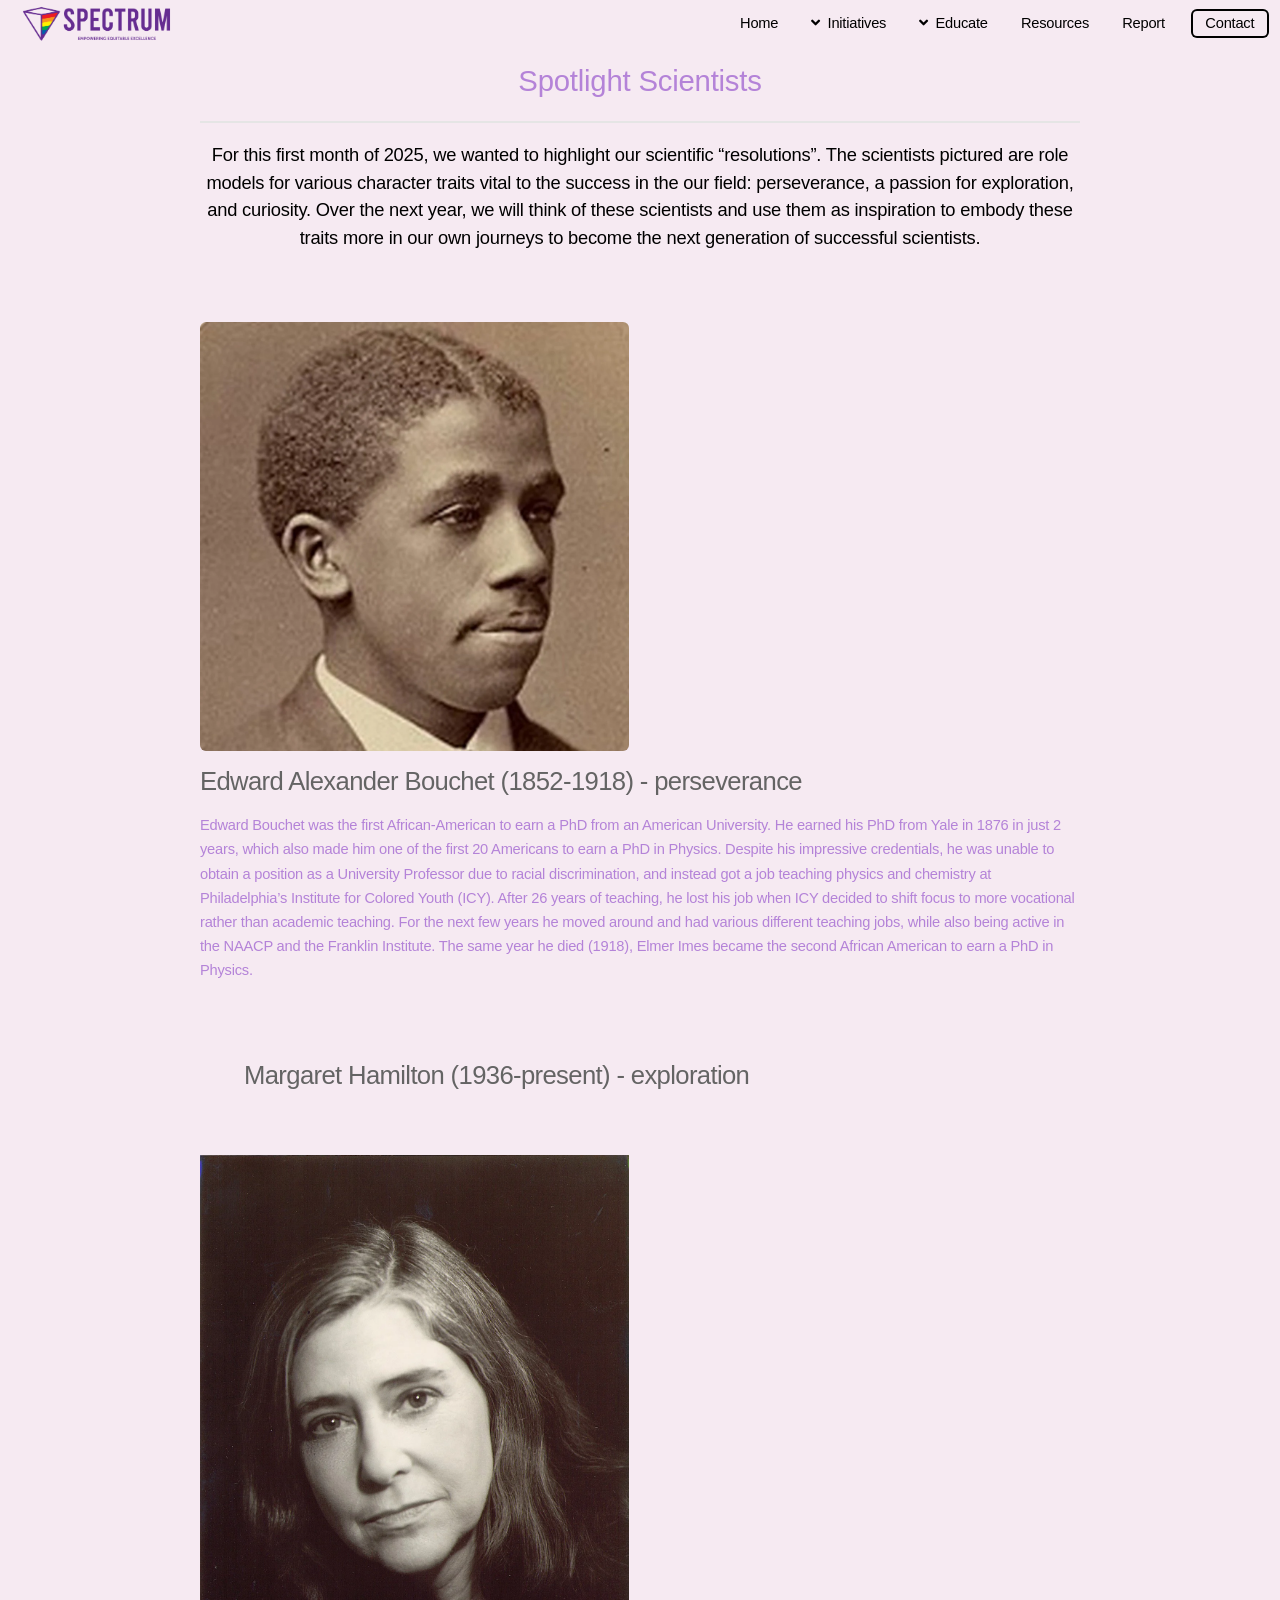
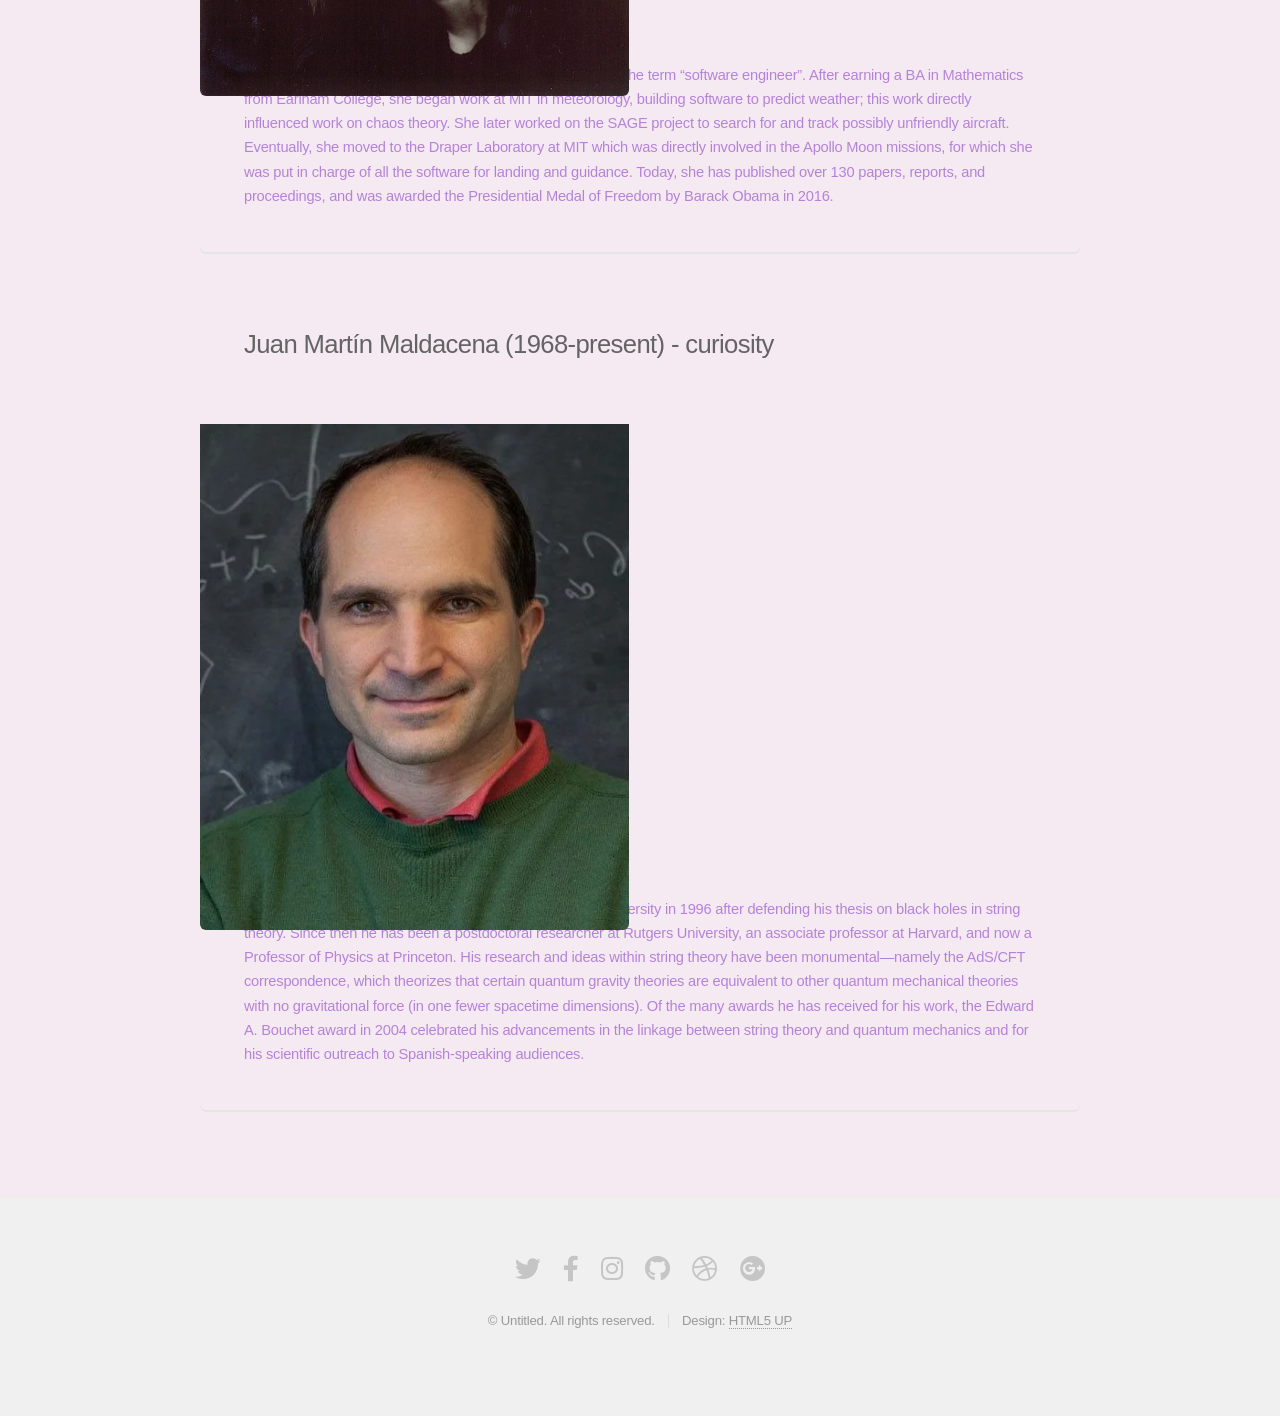
==== educate/edu_apr.html @ 559f72d9 "initial commit" ====
<!DOCTYPE HTML>
<!--
	Alpha by HTML5 UP
	html5up.net | @ajlkn
	Free for personal and commercial use under the CCA 3.0 license (html5up.net/license)
-->
<html>
	<head>
		<title>Spectrum</title>
		<meta charset="utf-8" />
		<meta name="viewport" content="width=device-width, initial-scale=1, user-scalable=no" />
		<link rel="stylesheet" href="../assets/css/main.css" />
	</head>
	<body class="is-preload">
		<div id="page-wrapper">

			<!-- Header -->
				<header id="header" class="alt">
					<h1><a href="index.html"><img class="header-logo-img" src="../images/spectrum_logo.webp"></a></h1>
					<nav id="nav">
						<ul>
							<li><a href="index.html">Home</a></li>
							<li>
								<a href="#" class="icon solid fa-angle-down">Initiatives</a>
								<ul>
									<li><a href="initiatives/mentorship.html">Mentorship Program</a></li>
									<li><a href="initiatives/pds.html">Professional Development Series</a></li>
									<li><a href="initiatives/hop.html">Humans of Physics</a></li>
								</ul>
							</li>
							<li>
								<a href="#" class="icon solid fa-angle-down">Educate</a>
								<ul>
									<li><a href="educate/edu_jan.html">January</a></li>
								</ul>
							</li>
							<li><a href="resources.html">Resources</a></li>
							<li><a href="report.html">Report</a></li>
							<li><a href="#" class="button">Contact</a></li>
						</ul>
					</nav>
				</header>

			<!-- Main -->
				<section id="main" class="container">
					<header>
						<h2>Spotlight Scientists</h2>
						<p>For this first month of 2025, we wanted to highlight our scientific “resolutions”.  The scientists pictured are role models for various character traits vital to the success in the our field: perseverance, a passion for exploration, and curiosity.  Over the next year, we will think of these scientists and use them as inspiration to embody these traits more in our own journeys to become the next generation of successful scientists.</p>
					</header>
					<div class="rowA">
						<span class="image featured left"><img src="../images/educate/edward-alexander-bouchet.webp" alt="" /></span>
						<div>
							<h3>Edward Alexander Bouchet (1852-1918) - perseverance</h3>
							<p>
								Edward Bouchet was the first African-American to earn a PhD from an American University.  He earned his PhD from Yale in 1876 in just 2 years, which also made him one of the first 20 Americans to earn a PhD in Physics.  Despite his impressive credentials, he was unable to obtain a position as a University Professor due to racial discrimination, and instead got a job teaching physics and chemistry at Philadelphia’s Institute for Colored Youth (ICY).  After 26 years of teaching, he lost his job when ICY decided to shift focus to more vocational rather than academic teaching.  For the next few years he moved around and had various different teaching jobs, while also being active in the NAACP and the Franklin Institute.  The same year he died (1918), Elmer Imes became the second African American to earn a PhD in Physics.
							</p>
						</div>
					</div>
					<div class="box">
						<h3>Margaret Hamilton (1936-present) - exploration</h3>
							<p><span class="image featured left"><img src="../images/educate/margaret-hamilton.webp" alt="" /></span>
								Margaret Hamilton is one of the people credited with coining the term “software engineer”.  After earning a BA in Mathematics from Earlham College, she began work at MIT in meteorology, building software to predict weather; this work directly influenced work on chaos theory.  She later worked on the SAGE project to search for and track possibly unfriendly aircraft.  Eventually, she moved to the Draper Laboratory at MIT which was directly involved in the Apollo Moon missions, for which she was put in charge of all the software for landing and guidance.  Today, she has published over 130 papers, reports, and proceedings, and was awarded the Presidential Medal of Freedom by Barack Obama in 2016.
							</p>
					</div>
					<div class="box">
						<h3>Juan Martín Maldacena (1968-present) - curiosity</h3>
							<p><span class="image featured left"><img src="../images/educate/juan-martin-maldacena.webp" alt="" /></span>
								Juan Martín Maldacena completed his PhD at Princeton University in 1996 after defending his thesis on black holes in string theory.  Since then he has been a postdoctoral researcher at Rutgers University, an associate professor at Harvard, and now a Professor of Physics at Princeton.  His research and ideas within string theory have been monumental—namely the AdS/CFT correspondence, which theorizes that certain quantum gravity theories are equivalent to other quantum mechanical theories with no gravitational force (in one fewer spacetime dimensions). Of the many awards he has received for his work, the Edward A. Bouchet award in 2004 celebrated his advancements in the linkage between string theory and quantum mechanics and for his scientific outreach to Spanish-speaking audiences.
							</p>
					</div>
				</section>

			<!-- Footer -->
				<footer id="footer">
					<ul class="icons">
						<li><a href="#" class="icon brands fa-twitter"><span class="label">Twitter</span></a></li>
						<li><a href="#" class="icon brands fa-facebook-f"><span class="label">Facebook</span></a></li>
						<li><a href="#" class="icon brands fa-instagram"><span class="label">Instagram</span></a></li>
						<li><a href="#" class="icon brands fa-github"><span class="label">Github</span></a></li>
						<li><a href="#" class="icon brands fa-dribbble"><span class="label">Dribbble</span></a></li>
						<li><a href="#" class="icon brands fa-google-plus"><span class="label">Google+</span></a></li>
					</ul>
					<ul class="copyright">
						<li>&copy; Untitled. All rights reserved.</li><li>Design: <a href="http://html5up.net">HTML5 UP</a></li>
					</ul>
				</footer>

		</div>

		<!-- Scripts -->
			<script src="../assets/js/jquery.min.js"></script>
			<script src="../assets/js/jquery.dropotron.min.js"></script>
			<script src="../assets/js/jquery.scrollex.min.js"></script>
			<script src="../assets/js/browser.min.js"></script>
			<script src="../assets/js/breakpoints.min.js"></script>
			<script src="../assets/js/util.js"></script>
			<script src="../assets/js/main.js"></script>

	</body>
</html>
---- assets/css/main.css ----
@import url("fontawesome-all.min.css");
@import url("https://fonts.googleapis.com/css?family=Source+Sans+Pro:300,400,300italic,400italic");
@import url('fonts.googleapis.com');

/*
	Adapted from:
	Alpha by HTML5 UP
	html5up.net | @ajlkn
	Free for personal and commercial use under the CCA 3.0 license (html5up.net/license)
*/

/* Reset */

/* Based on meyerweb.com/eric/tools/css/reset (v2.0 | 20110126 | License: public domain) */

:root {
/*
	--light-pastel-pink: #f8d4d9;
	--medium-pastel-pink: #ffd1dc;
	--dark-pastel-pink: #ff92bb;
	--light-pastel-pink: #F6EAF2;
	--dark-pastel-pink: #B882D9;
*/
	--light-purple: #f6eaf2;
	--medium-purple: #b483d8;
	--dark-purple: #662e91;
}


html, body, div, span, applet, object,
iframe, h1, h2, h3, h4, h5, h6, p, blockquote,
pre, a, abbr, acronym, address, big, cite,
code, del, dfn, em, img, ins, kbd, q, s, samp,
small, strike, strong, sub, sup, tt, var, b,
u, i, center, dl, dt, dd, ol, ul, li, fieldset,
form, label, legend, table, caption, tbody,
tfoot, thead, tr, th, td, article, aside,
canvas, details, embed, figure, figcaption,
footer, header, hgroup, menu, nav, output, ruby,
section, summary, time, mark, audio, video {
	margin: 0;
	padding: 0;
	border: 0;
	font-size: 100%;
	font: inherit;
	vertical-align: baseline;
}

article, aside, details, figcaption, figure,
footer, header, hgroup, menu, nav, section {
	display: block;
}

body {
	line-height: 1;
}

ol, ul {
	list-style: none;
}

blockquote, q {
	quotes: none;
}

	blockquote:before, blockquote:after, q:before, q:after {
		content: '';
		content: none;
	}

table {
	border-collapse: collapse;
	border-spacing: 0;
}

body {
	-webkit-text-size-adjust: none;
}

mark {
	background-color: transparent;
	color: inherit;
}

input::-moz-focus-inner {
	border: 0;
	padding: 0;
}

input, select, textarea {
	-moz-appearance: none;
	-webkit-appearance: none;
	-ms-appearance: none;
	appearance: none;
}

/* Basic */

@-ms-viewport {
	width: device-width;
}

body {
	-ms-overflow-style: scrollbar;
}

@media screen and (max-width: 480px) {

	html, body {
		min-width: 320px;
	}

}

html {
	box-sizing: border-box;
}

*, *:before, *:after {
	box-sizing: inherit;
}

body {
	background: var(--light-purple);
}

body, input, select, textarea {
	color: #777;
	/*font-family: "Source Sans Pro", sans-serif;*/
	/*font-family: "Playfair Display", serif;*/
	/*font-family: "Montserrat", sans-serif;*/
	font-family: "Poppins", sans-serif;
	font-size: 16pt;
	/*font-size: 48.8px;*/
	font-weight: 500;
	font-style: normal;
	line-height: 1.65em;
	letter-spacing: -0.015em;
}

a {
	-moz-transition: color 0.2s ease-in-out, border-bottom-color 0.2s ease-in-out;
	-webkit-transition: color 0.2s ease-in-out, border-bottom-color 0.2s ease-in-out;
	-ms-transition: color 0.2s ease-in-out, border-bottom-color 0.2s ease-in-out;
	transition: color 0.2s ease-in-out, border-bottom-color 0.2s ease-in-out;
	border-bottom: dotted 1px;
	color: #e89980;
	text-decoration: none;
}

	a:hover {
		border-bottom-color: transparent;
	}

strong, b {
	color: #646464;
	font-weight: 400;
}

em, i {
	font-style: italic;
}

p {
	margin: 0 0 2em 0;
}

h1, h2, h3, h4, h5, h6 {
	color: #646464;
	font-weight: 500;
	font-size: 48.8;
	line-height: 1em;
	margin: 0 0 0.5em 0;
}

	h1 a, h2 a, h3 a, h4 a, h5 a, h6 a {
		color: inherit;
		text-decoration: none;
	}

h2 {
	font-size: 2.25em;
	line-height: 1.5em;
	/*letter-spacing: -0.035em;*/
}

h3 {
	font-size: 1.75em;
	line-height: 1.5em;
	letter-spacing: -0.025em;
}

h4 {
	font-size: 1.1em;
	line-height: 1.5em;
	letter-spacing: 0;
}

h5 {
	font-size: 0.9em;
	line-height: 1.5em;
	letter-spacing: 0;
}

h6 {
	font-size: 0.7em;
	line-height: 1.5em;
	letter-spacing: 0;
}

sub {
	font-size: 0.8em;
	position: relative;
	top: 0.5em;
}

sup {
	font-size: 0.8em;
	position: relative;
	top: -0.5em;
}

hr {
	border: 0;
	border-bottom: solid 2px #e5e5e5;
	margin: 2em 0;
}

	hr.major {
		margin: 3em 0;
	}

blockquote {
	border-left: solid 4px #e5e5e5;
	font-style: italic;
	margin: 0 0 2em 0;
	padding: 0.5em 0 0.5em 2em;
}

pre {
	-webkit-overflow-scrolling: touch;
	background: #f8f8f8;
	border-radius: 6px;
	border: solid 1px #e5e5e5;
	font-family: monospace;
	font-size: 0.9em;
	line-height: 1.75em;
	margin: 0 0 2em 0;
	overflow-x: auto;
	padding: 1em 1.5em;
}

code {
	background: #f8f8f8;
	border-radius: 6px;
	border: solid 1px #e5e5e5;
	font-family: monospace;
	font-size: 0.9em;
	margin: 0 0.25em;
	padding: 0.25em 0.65em;
}

.header-logo-img {
	width: auto;
	max-width: 100%;
	height: 3.25em;
	max-height: 75px;
}

.align-left {
	text-align: left;
}

.align-center {
	text-align: center;
}

.align-right {
	text-align: right;
}


.pfp {
	width: 100%;
	height: 100%;
	object-fit: scale-down;
}

.lm-but {
	width: fit-content;
	justify-self: center;
}

.profile-row {
	display: grid;
	grid-template-columns: 30% 70%;
	gap: 1rem;

	img {
		grid-row: 1 / 4;
	}
}



/* Row */

.row {
	display: flex;
	flex-wrap: wrap;
	box-sizing: border-box;
	align-items: stretch;
}

	.row > * {
		box-sizing: border-box;
	}

	.row.gtr-uniform > * > :last-child {
		margin-bottom: 0;
	}

	.row.aln-left {
		justify-content: flex-start;
	}

	.row.aln-center {
		justify-content: center;
	}

	.row.aln-right {
		justify-content: flex-end;
	}

	.row.aln-top {
		align-items: flex-start;
	}

	.row.aln-middle {
		align-items: center;
	}

	.row.aln-bottom {
		align-items: flex-end;
	}

	.row > .imp {
		order: -1;
	}

	.row > .col-1 {
		width: 8.33333%;
	}

	.row > .off-1 {
		margin-left: 8.33333%;
	}

	.row > .col-2 {
		width: 16.66667%;
	}

	.row > .off-2 {
		margin-left: 16.66667%;
	}

	.row > .col-3 {
		width: 25%;
	}

	.row > .off-3 {
		margin-left: 25%;
	}

	.row > .col-4 {
		width: 33.33333%;
	}

	.row > .off-4 {
		margin-left: 33.33333%;
	}

	.row > .col-5 {
		width: 41.66667%;
	}

	.row > .off-5 {
		margin-left: 41.66667%;
	}

	.row > .col-6 {
		width: 50%;
	}

	.row > .off-6 {
		margin-left: 50%;
	}

	.row > .col-7 {
		width: 58.33333%;
	}

	.row > .off-7 {
		margin-left: 58.33333%;
	}

	.row > .col-8 {
		width: 66.66667%;
	}

	.row > .off-8 {
		margin-left: 66.66667%;
	}

	.row > .col-9 {
		width: 75%;
	}

	.row > .off-9 {
		margin-left: 75%;
	}

	.row > .col-10 {
		width: 83.33333%;
	}

	.row > .off-10 {
		margin-left: 83.33333%;
	}

	.row > .col-11 {
		width: 91.66667%;
	}

	.row > .off-11 {
		margin-left: 91.66667%;
	}

	.row > .col-12 {
		width: 100%;
	}

	.row > .off-12 {
		margin-left: 100%;
	}

	.row.gtr-0 {
		margin-top: 0;
		margin-left: 0em;
	}

		.row.gtr-0 > * {
			padding: 0 0 0 0em;
		}

		.row.gtr-0.gtr-uniform {
			margin-top: 0em;
		}

			.row.gtr-0.gtr-uniform > * {
				padding-top: 0em;
			}

	.row.gtr-25 {
		margin-top: 0;
		margin-left: -0.5em;
	}

		.row.gtr-25 > * {
			padding: 0 0 0 0.5em;
		}

		.row.gtr-25.gtr-uniform {
			margin-top: -0.5em;
		}

			.row.gtr-25.gtr-uniform > * {
				padding-top: 0.5em;
			}

	.row.gtr-50 {
		margin-top: 0;
		margin-left: -1em;
	}

		.row.gtr-50 > * {
			padding: 0 0 0 1em;
		}

		.row.gtr-50.gtr-uniform {
			margin-top: -1em;
		}

			.row.gtr-50.gtr-uniform > * {
				padding-top: 1em;
			}

	.row {
		margin-top: 0;
		margin-left: -2em;
	}

		.row > * {
			padding: 0 0 0 2em;
		}

		.row.gtr-uniform {
			margin-top: -2em;
		}

			.row.gtr-uniform > * {
				padding-top: 2em;
			}

	.row.gtr-150 {
		margin-top: 0;
		margin-left: -3em;
	}

		.row.gtr-150 > * {
			padding: 0 0 0 3em;
		}

		.row.gtr-150.gtr-uniform {
			margin-top: -3em;
		}

			.row.gtr-150.gtr-uniform > * {
				padding-top: 3em;
			}

	.row.gtr-200 {
		margin-top: 0;
		margin-left: -4em;
	}

		.row.gtr-200 > * {
			padding: 0 0 0 4em;
		}

		.row.gtr-200.gtr-uniform {
			margin-top: -4em;
		}

			.row.gtr-200.gtr-uniform > * {
				padding-top: 4em;
			}

	@media screen and (max-width: 1680px) {

		.row {
			display: flex;
			flex-wrap: wrap;
			box-sizing: border-box;
			align-items: stretch;
		}

			.row > * {
				box-sizing: border-box;
			}

			.row.gtr-uniform > * > :last-child {
				margin-bottom: 0;
			}

			.row.aln-left {
				justify-content: flex-start;
			}

			.row.aln-center {
				justify-content: center;
			}

			.row.aln-right {
				justify-content: flex-end;
			}

			.row.aln-top {
				align-items: flex-start;
			}

			.row.aln-middle {
				align-items: center;
			}

			.row.aln-bottom {
				align-items: flex-end;
			}

			.row > .imp-wide {
				order: -1;
			}

			.row > .col-1-wide {
				width: 8.33333%;
			}

			.row > .off-1-wide {
				margin-left: 8.33333%;
			}

			.row > .col-2-wide {
				width: 16.66667%;
			}

			.row > .off-2-wide {
				margin-left: 16.66667%;
			}

			.row > .col-3-wide {
				width: 25%;
			}

			.row > .off-3-wide {
				margin-left: 25%;
			}

			.row > .col-4-wide {
				width: 33.33333%;
			}

			.row > .off-4-wide {
				margin-left: 33.33333%;
			}

			.row > .col-5-wide {
				width: 41.66667%;
			}

			.row > .off-5-wide {
				margin-left: 41.66667%;
			}

			.row > .col-6-wide {
				width: 50%;
			}

			.row > .off-6-wide {
				margin-left: 50%;
			}

			.row > .col-7-wide {
				width: 58.33333%;
			}

			.row > .off-7-wide {
				margin-left: 58.33333%;
			}

			.row > .col-8-wide {
				width: 66.66667%;
			}

			.row > .off-8-wide {
				margin-left: 66.66667%;
			}

			.row > .col-9-wide {
				width: 75%;
			}

			.row > .off-9-wide {
				margin-left: 75%;
			}

			.row > .col-10-wide {
				width: 83.33333%;
			}

			.row > .off-10-wide {
				margin-left: 83.33333%;
			}

			.row > .col-11-wide {
				width: 91.66667%;
			}

			.row > .off-11-wide {
				margin-left: 91.66667%;
			}

			.row > .col-12-wide {
				width: 100%;
			}

			.row > .off-12-wide {
				margin-left: 100%;
			}

			.row.gtr-0 {
				margin-top: 0;
				margin-left: 0em;
			}

				.row.gtr-0 > * {
					padding: 0 0 0 0em;
				}

				.row.gtr-0.gtr-uniform {
					margin-top: 0em;
				}

					.row.gtr-0.gtr-uniform > * {
						padding-top: 0em;
					}

			.row.gtr-25 {
				margin-top: 0;
				margin-left: -0.5em;
			}

				.row.gtr-25 > * {
					padding: 0 0 0 0.5em;
				}

				.row.gtr-25.gtr-uniform {
					margin-top: -0.5em;
				}

					.row.gtr-25.gtr-uniform > * {
						padding-top: 0.5em;
					}

			.row.gtr-50 {
				margin-top: 0;
				margin-left: -1em;
			}

				.row.gtr-50 > * {
					padding: 0 0 0 1em;
				}

				.row.gtr-50.gtr-uniform {
					margin-top: -1em;
				}

					.row.gtr-50.gtr-uniform > * {
						padding-top: 1em;
					}

			.row {
				margin-top: 0;
				margin-left: -2em;
			}

				.row > * {
					padding: 0 0 0 2em;
				}

				.row.gtr-uniform {
					margin-top: -2em;
				}

					.row.gtr-uniform > * {
						padding-top: 2em;
					}

			.row.gtr-150 {
				margin-top: 0;
				margin-left: -3em;
			}

				.row.gtr-150 > * {
					padding: 0 0 0 3em;
				}

				.row.gtr-150.gtr-uniform {
					margin-top: -3em;
				}

					.row.gtr-150.gtr-uniform > * {
						padding-top: 3em;
					}

			.row.gtr-200 {
				margin-top: 0;
				margin-left: -4em;
			}

				.row.gtr-200 > * {
					padding: 0 0 0 4em;
				}

				.row.gtr-200.gtr-uniform {
					margin-top: -4em;
				}

					.row.gtr-200.gtr-uniform > * {
						padding-top: 4em;
					}

	}

	@media screen and (max-width: 1280px) {

		.row {
			display: flex;
			flex-wrap: wrap;
			box-sizing: border-box;
			align-items: stretch;
		}

			.row > * {
				box-sizing: border-box;
			}

			.row.gtr-uniform > * > :last-child {
				margin-bottom: 0;
			}

			.row.aln-left {
				justify-content: flex-start;
			}

			.row.aln-center {
				justify-content: center;
			}

			.row.aln-right {
				justify-content: flex-end;
			}

			.row.aln-top {
				align-items: flex-start;
			}

			.row.aln-middle {
				align-items: center;
			}

			.row.aln-bottom {
				align-items: flex-end;
			}

			.row > .imp-normal {
				order: -1;
			}

			.row > .col-1-normal {
				width: 8.33333%;
			}

			.row > .off-1-normal {
				margin-left: 8.33333%;
			}

			.row > .col-2-normal {
				width: 16.66667%;
			}

			.row > .off-2-normal {
				margin-left: 16.66667%;
			}

			.row > .col-3-normal {
				width: 25%;
			}

			.row > .off-3-normal {
				margin-left: 25%;
			}

			.row > .col-4-normal {
				width: 33.33333%;
			}

			.row > .off-4-normal {
				margin-left: 33.33333%;
			}

			.row > .col-5-normal {
				width: 41.66667%;
			}

			.row > .off-5-normal {
				margin-left: 41.66667%;
			}

			.row > .col-6-normal {
				width: 50%;
			}

			.row > .off-6-normal {
				margin-left: 50%;
			}

			.row > .col-7-normal {
				width: 58.33333%;
			}

			.row > .off-7-normal {
				margin-left: 58.33333%;
			}

			.row > .col-8-normal {
				width: 66.66667%;
			}

			.row > .off-8-normal {
				margin-left: 66.66667%;
			}

			.row > .col-9-normal {
				width: 75%;
			}

			.row > .off-9-normal {
				margin-left: 75%;
			}

			.row > .col-10-normal {
				width: 83.33333%;
			}

			.row > .off-10-normal {
				margin-left: 83.33333%;
			}

			.row > .col-11-normal {
				width: 91.66667%;
			}

			.row > .off-11-normal {
				margin-left: 91.66667%;
			}

			.row > .col-12-normal {
				width: 100%;
			}

			.row > .off-12-normal {
				margin-left: 100%;
			}

			.row.gtr-0 {
				margin-top: 0;
				margin-left: 0em;
			}

				.row.gtr-0 > * {
					padding: 0 0 0 0em;
				}

				.row.gtr-0.gtr-uniform {
					margin-top: 0em;
				}

					.row.gtr-0.gtr-uniform > * {
						padding-top: 0em;
					}

			.row.gtr-25 {
				margin-top: 0;
				margin-left: -0.5em;
			}

				.row.gtr-25 > * {
					padding: 0 0 0 0.5em;
				}

				.row.gtr-25.gtr-uniform {
					margin-top: -0.5em;
				}

					.row.gtr-25.gtr-uniform > * {
						padding-top: 0.5em;
					}

			.row.gtr-50 {
				margin-top: 0;
				margin-left: -1em;
			}

				.row.gtr-50 > * {
					padding: 0 0 0 1em;
				}

				.row.gtr-50.gtr-uniform {
					margin-top: -1em;
				}

					.row.gtr-50.gtr-uniform > * {
						padding-top: 1em;
					}

			.row {
				margin-top: 0;
				margin-left: -2em;
			}

				.row > * {
					padding: 0 0 0 2em;
				}

				.row.gtr-uniform {
					margin-top: -2em;
				}

					.row.gtr-uniform > * {
						padding-top: 2em;
					}

			.row.gtr-150 {
				margin-top: 0;
				margin-left: -3em;
			}

				.row.gtr-150 > * {
					padding: 0 0 0 3em;
				}

				.row.gtr-150.gtr-uniform {
					margin-top: -3em;
				}

					.row.gtr-150.gtr-uniform > * {
						padding-top: 3em;
					}

			.row.gtr-200 {
				margin-top: 0;
				margin-left: -4em;
			}

				.row.gtr-200 > * {
					padding: 0 0 0 4em;
				}

				.row.gtr-200.gtr-uniform {
					margin-top: -4em;
				}

					.row.gtr-200.gtr-uniform > * {
						padding-top: 4em;
					}

	}

	@media screen and (max-width: 980px) {

		.row {
			display: flex;
			flex-wrap: wrap;
			box-sizing: border-box;
			align-items: stretch;
		}

			.row > * {
				box-sizing: border-box;
			}

			.row.gtr-uniform > * > :last-child {
				margin-bottom: 0;
			}

			.row.aln-left {
				justify-content: flex-start;
			}

			.row.aln-center {
				justify-content: center;
			}

			.row.aln-right {
				justify-content: flex-end;
			}

			.row.aln-top {
				align-items: flex-start;
			}

			.row.aln-middle {
				align-items: center;
			}

			.row.aln-bottom {
				align-items: flex-end;
			}

			.row > .imp-narrow {
				order: -1;
			}

			.row > .col-1-narrow {
				width: 8.33333%;
			}

			.row > .off-1-narrow {
				margin-left: 8.33333%;
			}

			.row > .col-2-narrow {
				width: 16.66667%;
			}

			.row > .off-2-narrow {
				margin-left: 16.66667%;
			}

			.row > .col-3-narrow {
				width: 25%;
			}

			.row > .off-3-narrow {
				margin-left: 25%;
			}

			.row > .col-4-narrow {
				width: 33.33333%;
			}

			.row > .off-4-narrow {
				margin-left: 33.33333%;
			}

			.row > .col-5-narrow {
				width: 41.66667%;
			}

			.row > .off-5-narrow {
				margin-left: 41.66667%;
			}

			.row > .col-6-narrow {
				width: 50%;
			}

			.row > .off-6-narrow {
				margin-left: 50%;
			}

			.row > .col-7-narrow {
				width: 58.33333%;
			}

			.row > .off-7-narrow {
				margin-left: 58.33333%;
			}

			.row > .col-8-narrow {
				width: 66.66667%;
			}

			.row > .off-8-narrow {
				margin-left: 66.66667%;
			}

			.row > .col-9-narrow {
				width: 75%;
			}

			.row > .off-9-narrow {
				margin-left: 75%;
			}

			.row > .col-10-narrow {
				width: 83.33333%;
			}

			.row > .off-10-narrow {
				margin-left: 83.33333%;
			}

			.row > .col-11-narrow {
				width: 91.66667%;
			}

			.row > .off-11-narrow {
				margin-left: 91.66667%;
			}

			.row > .col-12-narrow {
				width: 100%;
			}

			.row > .off-12-narrow {
				margin-left: 100%;
			}

			.row.gtr-0 {
				margin-top: 0;
				margin-left: 0em;
			}

				.row.gtr-0 > * {
					padding: 0 0 0 0em;
				}

				.row.gtr-0.gtr-uniform {
					margin-top: 0em;
				}

					.row.gtr-0.gtr-uniform > * {
						padding-top: 0em;
					}

			.row.gtr-25 {
				margin-top: 0;
				margin-left: -0.5em;
			}

				.row.gtr-25 > * {
					padding: 0 0 0 0.5em;
				}

				.row.gtr-25.gtr-uniform {
					margin-top: -0.5em;
				}

					.row.gtr-25.gtr-uniform > * {
						padding-top: 0.5em;
					}

			.row.gtr-50 {
				margin-top: 0;
				margin-left: -1em;
			}

				.row.gtr-50 > * {
					padding: 0 0 0 1em;
				}

				.row.gtr-50.gtr-uniform {
					margin-top: -1em;
				}

					.row.gtr-50.gtr-uniform > * {
						padding-top: 1em;
					}

			.row {
				margin-top: 0;
				margin-left: -2em;
			}

				.row > * {
					padding: 0 0 0 2em;
				}

				.row.gtr-uniform {
					margin-top: -2em;
				}

					.row.gtr-uniform > * {
						padding-top: 2em;
					}

			.row.gtr-150 {
				margin-top: 0;
				margin-left: -3em;
			}

				.row.gtr-150 > * {
					padding: 0 0 0 3em;
				}

				.row.gtr-150.gtr-uniform {
					margin-top: -3em;
				}

					.row.gtr-150.gtr-uniform > * {
						padding-top: 3em;
					}

			.row.gtr-200 {
				margin-top: 0;
				margin-left: -4em;
			}

				.row.gtr-200 > * {
					padding: 0 0 0 4em;
				}

				.row.gtr-200.gtr-uniform {
					margin-top: -4em;
				}

					.row.gtr-200.gtr-uniform > * {
						padding-top: 4em;
					}

	}

	@media screen and (max-width: 840px) {

		.row {
			display: flex;
			flex-wrap: wrap;
			box-sizing: border-box;
			align-items: stretch;
		}

			.row > * {
				box-sizing: border-box;
			}

			.row.gtr-uniform > * > :last-child {
				margin-bottom: 0;
			}

			.row.aln-left {
				justify-content: flex-start;
			}

			.row.aln-center {
				justify-content: center;
			}

			.row.aln-right {
				justify-content: flex-end;
			}

			.row.aln-top {
				align-items: flex-start;
			}

			.row.aln-middle {
				align-items: center;
			}

			.row.aln-bottom {
				align-items: flex-end;
			}

			.row > .imp-narrower {
				order: -1;
			}

			.row > .col-1-narrower {
				width: 8.33333%;
			}

			.row > .off-1-narrower {
				margin-left: 8.33333%;
			}

			.row > .col-2-narrower {
				width: 16.66667%;
			}

			.row > .off-2-narrower {
				margin-left: 16.66667%;
			}

			.row > .col-3-narrower {
				width: 25%;
			}

			.row > .off-3-narrower {
				margin-left: 25%;
			}

			.row > .col-4-narrower {
				width: 33.33333%;
			}

			.row > .off-4-narrower {
				margin-left: 33.33333%;
			}

			.row > .col-5-narrower {
				width: 41.66667%;
			}

			.row > .off-5-narrower {
				margin-left: 41.66667%;
			}

			.row > .col-6-narrower {
				width: 50%;
			}

			.row > .off-6-narrower {
				margin-left: 50%;
			}

			.row > .col-7-narrower {
				width: 58.33333%;
			}

			.row > .off-7-narrower {
				margin-left: 58.33333%;
			}

			.row > .col-8-narrower {
				width: 66.66667%;
			}

			.row > .off-8-narrower {
				margin-left: 66.66667%;
			}

			.row > .col-9-narrower {
				width: 75%;
			}

			.row > .off-9-narrower {
				margin-left: 75%;
			}

			.row > .col-10-narrower {
				width: 83.33333%;
			}

			.row > .off-10-narrower {
				margin-left: 83.33333%;
			}

			.row > .col-11-narrower {
				width: 91.66667%;
			}

			.row > .off-11-narrower {
				margin-left: 91.66667%;
			}

			.row > .col-12-narrower {
				width: 100%;
			}

			.row > .off-12-narrower {
				margin-left: 100%;
			}

			.row.gtr-0 {
				margin-top: 0;
				margin-left: 0em;
			}

				.row.gtr-0 > * {
					padding: 0 0 0 0em;
				}

				.row.gtr-0.gtr-uniform {
					margin-top: 0em;
				}

					.row.gtr-0.gtr-uniform > * {
						padding-top: 0em;
					}

			.row.gtr-25 {
				margin-top: 0;
				margin-left: -0.5em;
			}

				.row.gtr-25 > * {
					padding: 0 0 0 0.5em;
				}

				.row.gtr-25.gtr-uniform {
					margin-top: -0.5em;
				}

					.row.gtr-25.gtr-uniform > * {
						padding-top: 0.5em;
					}

			.row.gtr-50 {
				margin-top: 0;
				margin-left: -1em;
			}

				.row.gtr-50 > * {
					padding: 0 0 0 1em;
				}

				.row.gtr-50.gtr-uniform {
					margin-top: -1em;
				}

					.row.gtr-50.gtr-uniform > * {
						padding-top: 1em;
					}

			.row {
				margin-top: 0;
				margin-left: -2em;
			}

				.row > * {
					padding: 0 0 0 2em;
				}

				.row.gtr-uniform {
					margin-top: -2em;
				}

					.row.gtr-uniform > * {
						padding-top: 2em;
					}

			.row.gtr-150 {
				margin-top: 0;
				margin-left: -3em;
			}

				.row.gtr-150 > * {
					padding: 0 0 0 3em;
				}

				.row.gtr-150.gtr-uniform {
					margin-top: -3em;
				}

					.row.gtr-150.gtr-uniform > * {
						padding-top: 3em;
					}

			.row.gtr-200 {
				margin-top: 0;
				margin-left: -4em;
			}

				.row.gtr-200 > * {
					padding: 0 0 0 4em;
				}

				.row.gtr-200.gtr-uniform {
					margin-top: -4em;
				}

					.row.gtr-200.gtr-uniform > * {
						padding-top: 4em;
					}

	}

	@media screen and (max-width: 736px) {

		.row {
			display: flex;
			flex-wrap: wrap;
			box-sizing: border-box;
			align-items: stretch;
		}

			.row > * {
				box-sizing: border-box;
			}

			.row.gtr-uniform > * > :last-child {
				margin-bottom: 0;
			}

			.row.aln-left {
				justify-content: flex-start;
			}

			.row.aln-center {
				justify-content: center;
			}

			.row.aln-right {
				justify-content: flex-end;
			}

			.row.aln-top {
				align-items: flex-start;
			}

			.row.aln-middle {
				align-items: center;
			}

			.row.aln-bottom {
				align-items: flex-end;
			}

			.row > .imp-mobile {
				order: -1;
			}

			.row > .col-1-mobile {
				width: 8.33333%;
			}

			.row > .off-1-mobile {
				margin-left: 8.33333%;
			}

			.row > .col-2-mobile {
				width: 16.66667%;
			}

			.row > .off-2-mobile {
				margin-left: 16.66667%;
			}

			.row > .col-3-mobile {
				width: 25%;
			}

			.row > .off-3-mobile {
				margin-left: 25%;
			}

			.row > .col-4-mobile {
				width: 33.33333%;
			}

			.row > .off-4-mobile {
				margin-left: 33.33333%;
			}

			.row > .col-5-mobile {
				width: 41.66667%;
			}

			.row > .off-5-mobile {
				margin-left: 41.66667%;
			}

			.row > .col-6-mobile {
				width: 50%;
			}

			.row > .off-6-mobile {
				margin-left: 50%;
			}

			.row > .col-7-mobile {
				width: 58.33333%;
			}

			.row > .off-7-mobile {
				margin-left: 58.33333%;
			}

			.row > .col-8-mobile {
				width: 66.66667%;
			}

			.row > .off-8-mobile {
				margin-left: 66.66667%;
			}

			.row > .col-9-mobile {
				width: 75%;
			}

			.row > .off-9-mobile {
				margin-left: 75%;
			}

			.row > .col-10-mobile {
				width: 83.33333%;
			}

			.row > .off-10-mobile {
				margin-left: 83.33333%;
			}

			.row > .col-11-mobile {
				width: 91.66667%;
			}

			.row > .off-11-mobile {
				margin-left: 91.66667%;
			}

			.row > .col-12-mobile {
				width: 100%;
			}

			.row > .off-12-mobile {
				margin-left: 100%;
			}

			.row.gtr-0 {
				margin-top: 0;
				margin-left: 0em;
			}

				.row.gtr-0 > * {
					padding: 0 0 0 0em;
				}

				.row.gtr-0.gtr-uniform {
					margin-top: 0em;
				}

					.row.gtr-0.gtr-uniform > * {
						padding-top: 0em;
					}

			.row.gtr-25 {
				margin-top: 0;
				margin-left: -0.5em;
			}

				.row.gtr-25 > * {
					padding: 0 0 0 0.5em;
				}

				.row.gtr-25.gtr-uniform {
					margin-top: -0.5em;
				}

					.row.gtr-25.gtr-uniform > * {
						padding-top: 0.5em;
					}

			.row.gtr-50 {
				margin-top: 0;
				margin-left: -1em;
			}

				.row.gtr-50 > * {
					padding: 0 0 0 1em;
				}

				.row.gtr-50.gtr-uniform {
					margin-top: -1em;
				}

					.row.gtr-50.gtr-uniform > * {
						padding-top: 1em;
					}

			.row {
				margin-top: 0;
				margin-left: -2em;
			}

				.row > * {
					padding: 0 0 0 2em;
				}

				.row.gtr-uniform {
					margin-top: -2em;
				}

					.row.gtr-uniform > * {
						padding-top: 2em;
					}

			.row.gtr-150 {
				margin-top: 0;
				margin-left: -3em;
			}

				.row.gtr-150 > * {
					padding: 0 0 0 3em;
				}

				.row.gtr-150.gtr-uniform {
					margin-top: -3em;
				}

					.row.gtr-150.gtr-uniform > * {
						padding-top: 3em;
					}

			.row.gtr-200 {
				margin-top: 0;
				margin-left: -4em;
			}

				.row.gtr-200 > * {
					padding: 0 0 0 4em;
				}

				.row.gtr-200.gtr-uniform {
					margin-top: -4em;
				}

					.row.gtr-200.gtr-uniform > * {
						padding-top: 4em;
					}

	}

	@media screen and (max-width: 480px) {

		.row {
			display: flex;
			flex-wrap: wrap;
			box-sizing: border-box;
			align-items: stretch;
		}

			.row > * {
				box-sizing: border-box;
			}

			.row.gtr-uniform > * > :last-child {
				margin-bottom: 0;
			}

			.row.aln-left {
				justify-content: flex-start;
			}

			.row.aln-center {
				justify-content: center;
			}

			.row.aln-right {
				justify-content: flex-end;
			}

			.row.aln-top {
				align-items: flex-start;
			}

			.row.aln-middle {
				align-items: center;
			}

			.row.aln-bottom {
				align-items: flex-end;
			}

			.row > .imp-mobilep {
				order: -1;
			}

			.row > .col-1-mobilep {
				width: 8.33333%;
			}

			.row > .off-1-mobilep {
				margin-left: 8.33333%;
			}

			.row > .col-2-mobilep {
				width: 16.66667%;
			}

			.row > .off-2-mobilep {
				margin-left: 16.66667%;
			}

			.row > .col-3-mobilep {
				width: 25%;
			}

			.row > .off-3-mobilep {
				margin-left: 25%;
			}

			.row > .col-4-mobilep {
				width: 33.33333%;
			}

			.row > .off-4-mobilep {
				margin-left: 33.33333%;
			}

			.row > .col-5-mobilep {
				width: 41.66667%;
			}

			.row > .off-5-mobilep {
				margin-left: 41.66667%;
			}

			.row > .col-6-mobilep {
				width: 50%;
			}

			.row > .off-6-mobilep {
				margin-left: 50%;
			}

			.row > .col-7-mobilep {
				width: 58.33333%;
			}

			.row > .off-7-mobilep {
				margin-left: 58.33333%;
			}

			.row > .col-8-mobilep {
				width: 66.66667%;
			}

			.row > .off-8-mobilep {
				margin-left: 66.66667%;
			}

			.row > .col-9-mobilep {
				width: 75%;
			}

			.row > .off-9-mobilep {
				margin-left: 75%;
			}

			.row > .col-10-mobilep {
				width: 83.33333%;
			}

			.row > .off-10-mobilep {
				margin-left: 83.33333%;
			}

			.row > .col-11-mobilep {
				width: 91.66667%;
			}

			.row > .off-11-mobilep {
				margin-left: 91.66667%;
			}

			.row > .col-12-mobilep {
				width: 100%;
			}

			.row > .off-12-mobilep {
				margin-left: 100%;
			}

			.row.gtr-0 {
				margin-top: 0;
				margin-left: 0em;
			}

				.row.gtr-0 > * {
					padding: 0 0 0 0em;
				}

				.row.gtr-0.gtr-uniform {
					margin-top: 0em;
				}

					.row.gtr-0.gtr-uniform > * {
						padding-top: 0em;
					}

			.row.gtr-25 {
				margin-top: 0;
				margin-left: -0.5em;
			}

				.row.gtr-25 > * {
					padding: 0 0 0 0.5em;
				}

				.row.gtr-25.gtr-uniform {
					margin-top: -0.5em;
				}

					.row.gtr-25.gtr-uniform > * {
						padding-top: 0.5em;
					}

			.row.gtr-50 {
				margin-top: 0;
				margin-left: -1em;
			}

				.row.gtr-50 > * {
					padding: 0 0 0 1em;
				}

				.row.gtr-50.gtr-uniform {
					margin-top: -1em;
				}

					.row.gtr-50.gtr-uniform > * {
						padding-top: 1em;
					}

			.row {
				margin-top: 0;
				margin-left: -2em;
			}

				.row > * {
					padding: 0 0 0 2em;
				}

				.row.gtr-uniform {
					margin-top: -2em;
				}

					.row.gtr-uniform > * {
						padding-top: 2em;
					}

			.row.gtr-150 {
				margin-top: 0;
				margin-left: -3em;
			}

				.row.gtr-150 > * {
					padding: 0 0 0 3em;
				}

				.row.gtr-150.gtr-uniform {
					margin-top: -3em;
				}

					.row.gtr-150.gtr-uniform > * {
						padding-top: 3em;
					}

			.row.gtr-200 {
				margin-top: 0;
				margin-left: -4em;
			}

				.row.gtr-200 > * {
					padding: 0 0 0 4em;
				}

				.row.gtr-200.gtr-uniform {
					margin-top: -4em;
				}

					.row.gtr-200.gtr-uniform > * {
						padding-top: 4em;
					}

	}

/* Container */

.container {
	margin: 0 auto;
	max-width: calc(100% - 5em);
	width: 60em;
}

	.container.xsmall {
		width: 15em;
	}

	.container.small {
		width: 30em;
	}

	.container.medium {
		width: 45em;
	}

	.container.large {
		width: 75em;
	}

	.container.xlarge {
		width: 90em;
	}

	.container.max {
		width: 100%;
	}

	@media screen and (max-width: 840px) {

		.container {
			width: 100% !important;
		}

	}

	@media screen and (max-width: 736px) {

		.container {
			max-width: 100%;
		}

	}


.row-list {
	display: flex;
	flex-direction: column;
	gap: 100px;
}


/* Section/Article */

section.special, article.special {
	text-align: center;
}

header p {
	color: #999;
	position: relative;
	margin: 0 0 1.5em 0;
	font-style: italic;
}

header h2 + p {
	font-size: 1.25em;
	margin-top: -1em;
	line-height: 1.5em;
}

header h3 + p {
	font-size: 1.1em;
	margin-top: -0.85em;
	line-height: 1.5em;
}

header h4 + p,
header h5 + p,
header h6 + p {
	font-size: 0.8em;
	margin-top: -0.5em;
	line-height: 1.5em;
}

header.major {
	padding: 1em 0;
	text-align: center;
}

	header.major h2 {
		margin: 0;
	}

	header.major p {
		display: inline-block;
		border-top: solid 2px #e5e5e5;
		color: #777;
		margin: 1.5em 0 0 0;
		padding: 1.5em 0 0 0;
		font-style: normal;
	}

/* Form */

form {
	margin: 0 0 2em 0;
}

label {
	color: #646464;
	display: block;
	font-size: 0.9em;
	font-weight: 300;
	margin: 0 0 1em 0;
}

input[type="text"],
input[type="password"],
input[type="email"],
select,
textarea {
	-moz-appearance: none;
	-webkit-appearance: none;
	-ms-appearance: none;
	appearance: none;
	background-color: #f8f8f8;
	border-radius: 6px;
	border: solid 1px #e5e5e5;
	color: inherit;
	display: block;
	outline: 0;
	padding: 0 1em;
	text-decoration: none;
	width: 100%;
}

	input[type="text"]:invalid,
	input[type="password"]:invalid,
	input[type="email"]:invalid,
	select:invalid,
	textarea:invalid {
		box-shadow: none;
	}

	input[type="text"]:focus,
	input[type="password"]:focus,
	input[type="email"]:focus,
	select:focus,
	textarea:focus {
		border-color: #e89980;
		box-shadow: 0 0 0 2px #e89980;
	}

select {
	background-image: url("data:image/svg+xml;charset=utf8,%3Csvg xmlns='http://www.w3.org/2000/svg' width='40' height='40' preserveAspectRatio='none' viewBox='0 0 40 40'%3E%3Cpath d='M9.4,12.3l10.4,10.4l10.4-10.4c0.2-0.2,0.5-0.4,0.9-0.4c0.3,0,0.6,0.1,0.9,0.4l3.3,3.3c0.2,0.2,0.4,0.5,0.4,0.9 c0,0.4-0.1,0.6-0.4,0.9L20.7,31.9c-0.2,0.2-0.5,0.4-0.9,0.4c-0.3,0-0.6-0.1-0.9-0.4L4.3,17.3c-0.2-0.2-0.4-0.5-0.4-0.9 c0-0.4,0.1-0.6,0.4-0.9l3.3-3.3c0.2-0.2,0.5-0.4,0.9-0.4S9.1,12.1,9.4,12.3z' fill='%23e5e5e5' /%3E%3C/svg%3E");
	background-size: 1.25em;
	background-repeat: no-repeat;
	background-position: calc(100% - 1em) center;
	height: 3em;
	padding-right: 3em;
	text-overflow: ellipsis;
}

	select option {
		color: #777;
		background-color: #f5f5f5;
	}

	select:focus::-ms-value {
		background-color: transparent;
	}

	select::-ms-expand {
		display: none;
	}

input[type="text"],
input[type="password"],
input[type="email"],
select {
	height: 3em;
}

textarea {
	padding: 0.75em 1em;
}

input[type="checkbox"],
input[type="radio"] {
	-moz-appearance: none;
	-webkit-appearance: none;
	-ms-appearance: none;
	appearance: none;
	display: block;
	float: left;
	margin-right: -2em;
	opacity: 0;
	width: 1em;
	z-index: -1;
}

	input[type="checkbox"] + label,
	input[type="radio"] + label {
		text-decoration: none;
		color: #777;
		cursor: pointer;
		display: inline-block;
		font-size: 1em;
		font-weight: 300;
		padding-left: 2.55em;
		padding-right: 0.75em;
		position: relative;
	}

		input[type="checkbox"] + label:before,
		input[type="radio"] + label:before {
			-moz-osx-font-smoothing: grayscale;
			-webkit-font-smoothing: antialiased;
			display: inline-block;
			font-style: normal;
			font-variant: normal;
			text-rendering: auto;
			line-height: 1;
			text-transform: none !important;
			font-family: 'Font Awesome 5 Free';
			font-weight: 900;
		}

		input[type="checkbox"] + label:before,
		input[type="radio"] + label:before {
			background: #f8f8f8;
			border-radius: 6px;
			border: solid 1px #e5e5e5;
			content: '';
			display: inline-block;
			font-size: 0.8em;
			height: 2.25em;
			left: 0;
			line-height: 2.25em;
			position: absolute;
			text-align: center;
			top: 0;
			width: 2.25em;
		}

	input[type="checkbox"]:checked + label:before,
	input[type="radio"]:checked + label:before {
		background: #666;
		border-color: #666;
		color: #ffffff;
		content: '\f00c';
	}

	input[type="checkbox"]:focus + label:before,
	input[type="radio"]:focus + label:before {
		border-color: #e89980;
		box-shadow: 0 0 0 1px #e89980;
	}

input[type="checkbox"] + label:before {
	border-radius: 6px;
}

input[type="radio"] + label:before {
	border-radius: 100%;
}

::-webkit-input-placeholder {
	color: #999 !important;
	opacity: 1.0;
}

:-moz-placeholder {
	color: #999 !important;
	opacity: 1.0;
}

::-moz-placeholder {
	color: #999 !important;
	opacity: 1.0;
}

:-ms-input-placeholder {
	color: #999 !important;
	opacity: 1.0;
}

/* Box */

.box {
	/*background: #fff;*/
	background: var(--light-purple);
	border-radius: 6px;
	box-shadow: 0 2px 0 0 #e5e5e5;
	margin: 0 0 2em 0;
	padding: 3em;
}

	.box > :last-child {
		margin-bottom: 0;
	}

	.box.alt {
		background: none !important;
		border-radius: 0 !important;
		box-shadow: none !important;
		margin: 0 0 2em 0;
		padding: 0 !important;
	}

	.box.features .features-row {
		border-top: solid 2px #e5e5e5;
		position: relative;
	}

		.box.features .features-row:after {
			clear: both;
			content: '';
			display: block;
		}

		.box.features .features-row section {
			float: left;
			padding: 3em;
			width: 50%;
		}

			.box.features .features-row section :last-child {
				margin-bottom: 0;
			}

			.box.features .features-row section:nth-child(2n) {
				padding-right: 0;
			}

				.box.features .features-row section:nth-child(2n):before {
					background: #e5e5e5;
					content: '';
					display: block;
					height: 100%;
					margin-left: -3em;
					position: absolute;
					top: 0;
					width: 2px;
				}

			.box.features .features-row section:nth-child(2n-1) {
				padding-left: 0;
			}

		.box.features .features-row:first-child {
			border-top: 0;
		}

			.box.features .features-row:first-child section {
				padding-top: 0;
			}

		.box.features .features-row:last-child {
			padding-bottom: 0;
		}

			.box.features .features-row:last-child section {
				padding-bottom: 0;
			}

	.box.special {
		text-align: center;
	}

	.box .image.featured {
		border-radius: 0;
		display: block;
		margin: 3em 0 3em -3em;
		position: relative;
		width: calc(100% + 6em);
	}

		.box .image.featured img {
			border-radius: 0;
			display: block;
			width: 50%;
			align-self: center;
			justify-self: center;
		}

		.box .image.featured:first-child {
			border-radius: 6px 6px 0 0;
			margin-bottom: 3em;
			margin-top: -3em;
		}

			.box .image.featured:first-child img {
				border-radius: 6px 6px 0 0;
			}

		.box .image.featured:last-child {
			border-radius: 0 0 6px 6px;
			margin-bottom: -3em;
			margin-top: 3em;
		}

			.box .image.featured:last-child img {
				border-radius: 0 0 6px 6px;
			}

/* Icon */

.icon {
	text-decoration: none;
	border-bottom: none;
	position: relative;
}

	.icon:before {
		-moz-osx-font-smoothing: grayscale;
		-webkit-font-smoothing: antialiased;
		display: inline-block;
		font-style: normal;
		font-variant: normal;
		text-rendering: auto;
		line-height: 1;
		text-transform: none !important;
		font-family: 'Font Awesome 5 Free';
		font-weight: 400;
	}

	.icon > .label {
		display: none;
	}

	.icon:before {
		line-height: inherit;
	}

	.icon.solid:before {
		font-weight: 900;
	}

	.icon.brands:before {
		font-family: 'Font Awesome 5 Brands';
	}

	.icon.major {
		background: #666;
		border-radius: 100%;
		color: #ffffff;
		cursor: default;
		display: inline-block;
		height: 5.5em;
		line-height: 5.5em;
		margin: 0 0 2em 0;
		width: 5.5em;
	}

		.icon.major:before {
			font-size: 2.5em;
		}

		.icon.major.accent1 {
			background: #666;
			color: #ffffff;
		}

		.icon.major.accent2 {
			background: #e89980;
			color: #ffffff;
		}

		.icon.major.accent3 {
			background: #7fcdb8;
			color: #ffffff;
		}

		.icon.major.accent4 {
			background: #90b0ba;
			color: #ffffff;
		}

		.icon.major.accent5 {
			background: #e5cb95;
			color: #ffffff;
		}

/* Image */

.image {
	border-radius: 6px;
	border: 0;
	display: inline-block;
	position: relative;
}

	.image img {
		border-radius: 6px;
		display: block;
		max-width: 50%;
	}

	.image.left {
		float: left;
		padding: 0 1.5em 1em 0;
		top: 0.25em;
	}

	.image.right {
		float: right;
		padding: 0 0 1em 1.5em;
		top: 0.25em;
	}

	.image.fit {
		display: block;
		margin: 0 0 2em 0;
		width: 100%;
	}

		.image.fit img {
			display: block;
			width: 100%;
		}

/* List */

ol {
	list-style: decimal;
	margin: 0 0 2em 0;
	padding-left: 1.25em;
}

	ol li {
		padding-left: 0.25em;
	}

ul {
	list-style: disc;
	margin: 0 0 2em 0;
	padding-left: 1em;
}

	ul li {
		padding-left: 0.5em;
	}

	ul.alt {
		list-style: none;
		padding-left: 0;
	}

		ul.alt li {
			border-top: solid 1px #e5e5e5;
			padding: 0.5em 0;
		}

			ul.alt li:first-child {
				border-top: 0;
				padding-top: 0;
			}

	ul.icons {
		cursor: default;
		list-style: none;
		padding-left: 0;
	}

		ul.icons li {
			display: inline-block;
			padding: 0 1.25em 0 0;
		}

			ul.icons li:last-child {
				padding-right: 0;
			}

			ul.icons li .icon {
				color: inherit;
			}

				ul.icons li .icon:before {
					font-size: 1.75em;
				}

dl {
	margin: 0 0 2em 0;
}

/* Actions */

ul.actions {
	display: -moz-flex;
	display: -webkit-flex;
	display: -ms-flex;
	display: flex;
	cursor: default;
	list-style: none;
	margin-left: -1em;
	padding-left: 0;
}

	ul.actions li {
		padding: 0 0 0 1em;
		vertical-align: middle;
	}

	ul.actions.special {
		-moz-justify-content: center;
		-webkit-justify-content: center;
		-ms-justify-content: center;
		justify-content: center;
		width: 100%;
		margin-left: 0;
	}

		ul.actions.special li:first-child {
			padding-left: 0;
		}

	ul.actions.stacked {
		-moz-flex-direction: column;
		-webkit-flex-direction: column;
		-ms-flex-direction: column;
		flex-direction: column;
		margin-left: 0;
	}

		ul.actions.stacked li {
			padding: 1.3em 0 0 0;
		}

			ul.actions.stacked li:first-child {
				padding-top: 0;
			}

	ul.actions.fit {
		width: calc(100% + 1em);
	}

		ul.actions.fit li {
			-moz-flex-grow: 1;
			-webkit-flex-grow: 1;
			-ms-flex-grow: 1;
			flex-grow: 1;
			-moz-flex-shrink: 1;
			-webkit-flex-shrink: 1;
			-ms-flex-shrink: 1;
			flex-shrink: 1;
			width: 100%;
		}

			ul.actions.fit li > * {
				width: 100%;
			}

		ul.actions.fit.stacked {
			width: 100%;
		}

	@media screen and (max-width: 480px) {

		ul.actions:not(.fixed) {
			-moz-flex-direction: column;
			-webkit-flex-direction: column;
			-ms-flex-direction: column;
			flex-direction: column;
			margin-left: 0;
			width: 100% !important;
		}

			ul.actions:not(.fixed) li {
				-moz-flex-grow: 1;
				-webkit-flex-grow: 1;
				-ms-flex-grow: 1;
				flex-grow: 1;
				-moz-flex-shrink: 1;
				-webkit-flex-shrink: 1;
				-ms-flex-shrink: 1;
				flex-shrink: 1;
				padding: 1em 0 0 0;
				text-align: center;
				width: 100%;
			}

				ul.actions:not(.fixed) li > * {
					width: 100%;
				}

				ul.actions:not(.fixed) li:first-child {
					padding-top: 0;
				}

				ul.actions:not(.fixed) li input[type="submit"],
				ul.actions:not(.fixed) li input[type="reset"],
				ul.actions:not(.fixed) li input[type="button"],
				ul.actions:not(.fixed) li button,
				ul.actions:not(.fixed) li .button {
					width: 100%;
				}

					ul.actions:not(.fixed) li input[type="submit"].icon:before,
					ul.actions:not(.fixed) li input[type="reset"].icon:before,
					ul.actions:not(.fixed) li input[type="button"].icon:before,
					ul.actions:not(.fixed) li button.icon:before,
					ul.actions:not(.fixed) li .button.icon:before {
						margin-left: -0.5em;
					}

	}

/* Table */

.table-wrapper {
	-webkit-overflow-scrolling: touch;
	overflow-x: auto;
}

table {
	margin: 0 0 2em 0;
	width: 100%;
}

	table tbody tr {
		border: solid 1px #e5e5e5;
		border-left: 0;
		border-right: 0;
	}

		table tbody tr:nth-child(2n + 1) {
			background-color: #f8f8f8;
		}

	table td {
		padding: 0.75em 0.75em;
	}

	table th {
		color: #646464;
		font-size: 0.9em;
		font-weight: 300;
		padding: 0 0.75em 0.75em 0.75em;
		text-align: left;
	}

	table thead {
		border-bottom: solid 2px #e5e5e5;
	}

	table tfoot {
		border-top: solid 2px #e5e5e5;
	}

	table.alt {
		border-collapse: separate;
	}

		table.alt tbody tr td {
			border: solid 1px #e5e5e5;
			border-left-width: 0;
			border-top-width: 0;
		}

			table.alt tbody tr td:first-child {
				border-left-width: 1px;
			}

		table.alt tbody tr:first-child td {
			border-top-width: 1px;
		}

		table.alt thead {
			border-bottom: 0;
		}

		table.alt tfoot {
			border-top: 0;
		}

/* Button */

input[type="submit"],
input[type="reset"],
input[type="button"],
.button {
	-moz-appearance: none;
	-webkit-appearance: none;
	-ms-appearance: none;
	appearance: none;
	-moz-transition: background-color 0.2s ease-in-out, color 0.2s ease-in-out;
	-webkit-transition: background-color 0.2s ease-in-out, color 0.2s ease-in-out;
	-ms-transition: background-color 0.2s ease-in-out, color 0.2s ease-in-out;
	transition: background-color 0.2s ease-in-out, color 0.2s ease-in-out;
	background-color: #666;
	border-radius: 6px;
	border: 0;
	color: #ffffff;
	cursor: pointer;
	display: inline-block;
	font-weight: 400;
	height: 3em;
	line-height: 3em;
	padding: 0 2em;
	text-align: center;
	text-decoration: none;
	white-space: nowrap;
}

	input[type="submit"]:hover,
	input[type="reset"]:hover,
	input[type="button"]:hover,
	.button:hover {
		background-color: #737373;
	}

	input[type="submit"]:active,
	input[type="reset"]:active,
	input[type="button"]:active,
	.button:active {
		background-color: #595959;
	}

	input[type="submit"].icon,
	input[type="reset"].icon,
	input[type="button"].icon,
	.button.icon {
		padding-left: 1.35em;
	}

		input[type="submit"].icon:before,
		input[type="reset"].icon:before,
		input[type="button"].icon:before,
		.button.icon:before {
			margin-right: 0.5em;
		}

	input[type="submit"].fit,
	input[type="reset"].fit,
	input[type="button"].fit,
	.button.fit {
		width: 100%;
	}

	input[type="submit"].small,
	input[type="reset"].small,
	input[type="button"].small,
	.button.small {
		font-size: 0.8em;
		height: 2.7em;
		line-height: 2.7em;
	}

	input[type="submit"].large,
	input[type="reset"].large,
	input[type="button"].large,
	.button.large {
		font-size: 1.25em;
		height: 2.7em;
		line-height: 2.7em;
	}

	input[type="submit"].alt,
	input[type="reset"].alt,
	input[type="button"].alt,
	.button.alt {
		background-color: transparent;
		box-shadow: inset 0 0 0 2px #e5e5e5;
		color: #777;
	}

		input[type="submit"].alt:hover,
		input[type="reset"].alt:hover,
		input[type="button"].alt:hover,
		.button.alt:hover {
			background-color: #f8f8f8;
		}

		input[type="submit"].alt:active,
		input[type="reset"].alt:active,
		input[type="button"].alt:active,
		.button.alt:active {
			background-color: #f0f0f0;
		}

		input[type="submit"].alt.icon:before,
		input[type="reset"].alt.icon:before,
		input[type="button"].alt.icon:before,
		.button.alt.icon:before {
			color: #999;
		}

	input[type="submit"].primary,
	input[type="reset"].primary,
	input[type="button"].primary,
	.button.primary {
		background-color: #e89980;
		color: #ffffff !important;
	}

		input[type="submit"].primary:hover,
		input[type="reset"].primary:hover,
		input[type="button"].primary:hover,
		.button.primary:hover {
			background-color: #ecaa96;
		}

		input[type="submit"].primary:active,
		input[type="reset"].primary:active,
		input[type="button"].primary:active,
		.button.primary:active {
			background-color: #e4886a;
		}

	input[type="submit"].disabled, input[type="submit"]:disabled,
	input[type="reset"].disabled,
	input[type="reset"]:disabled,
	input[type="button"].disabled,
	input[type="button"]:disabled,
	.button.disabled,
	.button:disabled {
		background-color: #777 !important;
		box-shadow: inset 0 -0.15em 0 0 rgba(0, 0, 0, 0.15);
		color: #f5f5f5 !important;
		cursor: default;
		opacity: 0.25;
	}

/* Header */

#page-wrapper {
	padding-top: 3em;
}

body.landing #page-wrapper {
	padding-top: 0;
}

@-moz-keyframes reveal-header {
	0% {
		top: -5em;
	}

	100% {
		top: 0;
	}
}

@-webkit-keyframes reveal-header {
	0% {
		top: -5em;
	}

	100% {
		top: 0;
	}
}

@-ms-keyframes reveal-header {
	0% {
		top: -5em;
	}

	100% {
		top: 0;
	}
}

@keyframes reveal-header {
	0% {
		top: -5em;
	}

	100% {
		top: 0;
	}
}

#header {
/*	display: grid;
	grid-template-columns: 1fr 1fr;
*/	display: inline-block;
	background: var(--light-purple);
	color: #bbb;
	cursor: default;
	height: 3.25em;
	/*height: 4em;*/
	/*height: auto;*/
	left: 0;
	line-height: 3.25em;
	position: fixed;
	top: 0;
	width: 100%;
	z-index: 10000;
	/*align-items: center;*/
}

	#header h1 {
		color: inherit;
		height: inherit;
		/*height: 100%;*/
		left: 1.25em;
		line-height: inherit;
		margin: 0;
		padding: 0;
		position: absolute;
		top: 0;
	}

		#header h1 a {
			color: #fff;
			font-weight: 400;
			border: 0;
			/*height: 100%;*/
		}

	#header nav {
		height: inherit;
		line-height: inherit;
		position: absolute;
		right: 0.75em;
		top: 0;
		/*vertical-align: middle;*/
	}

		#header nav > ul {
			list-style: none;
			margin: 0;
			padding-left: 0;
		}

			#header nav > ul > li {
				display: inline-block;
				padding-left: 0;
			}

				#header nav > ul > li > ul {
					display: none;
				}

				#header nav > ul > li a {
					display: inline-block;
					height: 2em;
					line-height: 1.95em;
					padding: 0 1em;
					border-radius: 6px;
				}

				#header nav > ul > li a:not(.button) {
					color: black;
					display: inline-block;
					text-decoration: none;
					border: 0;
				}

					#header nav > ul > li a:not(.button).icon:before {
						color: black;
						margin-right: 0.5em;
					}

				#header nav > ul > li:first-child {
					margin-left: 0;
				}

				#header nav > ul > li.active a:not(.button) {
					/*background-color: var(--dark-pastel-pink);*/
					background-color: transparent;
				}

				#header nav > ul > li .button {
					margin: 0 0 0 0.5em;
					position: relative;
				}

	#header input[type="submit"],
	#header input[type="reset"],
	#header input[type="button"],
	#header .button {
		background-color: transparent;
		box-shadow: inset 0 0 0 2px black;
		color: black;
	}

		#header input[type="submit"]:hover,
		#header input[type="reset"]:hover,
		#header input[type="button"]:hover,
		#header .button:hover {
			background-color: rgba(153, 153, 153, 0.25);
		}

		#header input[type="submit"]:active,
		#header input[type="reset"]:active,
		#header input[type="button"]:active,
		#header .button:active {
			background-color: rgba(153, 153, 153, 0.5);
		}

	#header .container {
		position: relative;
	}

		#header .container h1 {
			left: 0;
		}

		#header .container nav {
			right: 0;
		}

	#header.reveal {
		-moz-animation: reveal-header 0.5s;
		-webkit-animation: reveal-header 0.5s;
		-ms-animation: reveal-header 0.5s;
		animation: reveal-header 0.5s;
	}

	#header.alt {
		-moz-animation: none;
		-webkit-animation: none;
		-ms-animation: none;
		animation: none;
		background: none;
		color: rgba(255, 255, 255, 0.75);
		position: absolute;
	}

		#header.alt nav > ul > li a:not(.button).icon:before {
			color: black;
		}

		#header.alt nav > ul > li.active a:not(.button) {
			background-color: rgba(255, 255, 255, 0.2);
		}

		#header.alt input[type="submit"],
		#header.alt input[type="reset"],
		#header.alt input[type="button"],
		#header.alt .button {
			box-shadow: inset 0 0 0 2px black;
		}

			#header.alt input[type="submit"]:hover,
			#header.alt input[type="reset"]:hover,
			#header.alt input[type="button"]:hover,
			#header.alt .button:hover {
				background-color: rgba(255, 255, 255, 0.1);
			}

			#header.alt input[type="submit"]:active,
			#header.alt input[type="reset"]:active,
			#header.alt input[type="button"]:active,
			#header.alt .button:active {
				background-color: rgba(255, 255, 255, 0.2);
			}

.dropotron {
	background: #fff;
	border-radius: 6px;
	box-shadow: 0 2px 0 0 rgba(0, 0, 0, 0.065), inset 0 -1px 0 0 #fff, inset 0 0 0 1px rgba(229, 229, 229, 0.5);
	list-style: none;
	margin: calc(-0.5em + 1px) 0 0 1px;
	padding: 0.5em 0;
	z-index: 100001;
}

	.dropotron li {
		padding: 0;
	}

		.dropotron li a, .dropotron li span {
			-moz-transition: none;
			-webkit-transition: none;
			-ms-transition: none;
			transition: none;
			border: 0;
			border-top: solid 1px #f2f2f2;
			color: inherit;
			display: block;
			padding: 0.15em 1em;
		}

		.dropotron li:first-child > a, .dropotron li:first-child > span {
			border-top: 0;
		}

		.dropotron li.active > a, .dropotron li.active > span, .dropotron li:hover > a, .dropotron li:hover > span {
			background: var(--dark-purple);
			color: #ffffff;
		}

	.dropotron.level-0 {
		font-size: 0.9em;
		margin: 1em 0 0 0;
	}

		.dropotron.level-0:before {
			-moz-transform: rotate(45deg);
			-webkit-transform: rotate(45deg);
			-ms-transform: rotate(45deg);
			transform: rotate(45deg);
			background: #fff;
			border: solid 1px rgba(229, 229, 229, 0.5);
			border-bottom: 0;
			border-right: 0;
			box-shadow: -0.25em -0.125em 0.125em 0 rgba(0, 0, 0, 0.015);
			content: '';
			display: block;
			height: 0.75em;
			position: absolute;
			right: 1.25em;
			top: -0.375em;
			width: 0.75em;
			z-index: 0;
		}

/* Banner */

#banner {
	background-attachment: scroll,							fixed;
	/*background-color: #666;*/
	/*background-image: url("images/overlay.png"), url("../../images/banner.jpg");*/
	background-position: top left,						center center;
	background-repeat: repeat,							no-repeat;
	background-size: auto,							cover;
	color: #fff;
	padding: 8em 0 12em 0;
	text-align: center;
}

	#banner :last-child {
		margin-bottom: 0;
	}

	#banner h2, #banner h3, #banner h4, #banner h5, #banner h6 {
		color: var(--medium-purple);
	}

	#banner h2 {
		font-size: 3em;
		line-height: 1em;
		margin: 0 0 0.5em 0;
		padding: 0;
	}

	#banner p {
		color: black;
		font-size: 1.25em;
		line-height: 2em;
		margin: 0 4em 1.75em 4em;
		text-align: center;
		padding: 40px;
		font-weight: 300;
	}

	#banner input[type="submit"],
	#banner input[type="reset"],
	#banner input[type="button"],
	#banner .button {
		background-color: transparent;
		box-shadow: inset 0 0 0 2px rgba(255, 255, 255, 0.5);
		color: #fff;
		min-width: 12em;
	}

		#banner input[type="submit"]:hover,
		#banner input[type="reset"]:hover,
		#banner input[type="button"]:hover,
		#banner .button:hover {
			background-color: rgba(255, 255, 255, 0.1);
		}

		#banner input[type="submit"]:active,
		#banner input[type="reset"]:active,
		#banner input[type="button"]:active,
		#banner .button:active {
			background-color: rgba(255, 255, 255, 0.2);
		}

		#banner input[type="submit"].primary,
		#banner input[type="reset"].primary,
		#banner input[type="button"].primary,
		#banner .button.primary {
			background: #fff;
			color: #666 !important;
		}

/* Main */

#main {
	padding: 1em 0 4em 0;
	color: var(--medium-purple);
}

	#main header {
		text-align: center;
		margin: 0 0 3em 0;
	}

		#main header h2 {
			font-size: 2em;
			margin: 0;
			color: var(--medium-purple);
		}

		#main header p {
			border-top: solid 2px #e5e5e5;
			color: black;
			display: inline-block;
			font-style: normal;
			font-weight: 300;
			margin: 1em 0 0 0;
			padding: 1em 0 1.25em 0;
		}

body.landing #main {
	margin-top: -14em;
}

/* Footer */

#footer {
	background: #f0f0f0;
	padding: 4em 0 6em 0;
	text-align: center;
}

	#footer .icons a {
		-moz-transition: opacity 0.2s ease-in-out;
		-webkit-transition: opacity 0.2s ease-in-out;
		-ms-transition: opacity 0.2s ease-in-out;
		transition: opacity 0.2s ease-in-out;
		opacity: 0.35;
	}

		#footer .icons a:hover {
			opacity: 0.75;
		}

	#footer .copyright {
		color: #999;
		font-size: 0.9em;
		line-height: 1em;
		margin: 2em 0 0 0;
		padding: 0;
		text-align: center;
	}

		#footer .copyright a {
			color: inherit;
		}

		#footer .copyright li {
			border-left: solid 1px #dddddd;
			display: inline-block;
			list-style: none;
			margin-left: 1em;
			padding-left: 1em;
		}

			#footer .copyright li:first-child {
				border-left: 0;
				margin-left: 0;
				padding-left: 0;
			}

/* CTA */

#cta {
	background: #e89980;
	color: #f9e6df;
	padding: 3.5em 0 4em 0;
	text-align: center;
}

	#cta h2, #cta h3, #cta h4, #cta h5, #cta h6 {
		color: inherit;
	}

	#cta form {
		margin: 0 auto;
		max-width: 100%;
		width: 25em;
	}

	#cta input[type="submit"],
	#cta input[type="reset"],
	#cta input[type="button"],
	#cta .button {
		box-shadow: none;
		background: #fff;
		color: #e89980;
	}

	#cta input[type="text"],
	#cta input[type="password"],
	#cta input[type="email"],
	#cta select,
	#cta textarea {
		color: #ffffff;
		background: rgba(255, 255, 255, 0.15);
		border: 0;
	}

		#cta input[type="text"]:focus,
		#cta input[type="password"]:focus,
		#cta input[type="email"]:focus,
		#cta select:focus,
		#cta textarea:focus {
			box-shadow: inset 0 0 0 2px #fff;
		}

	#cta ::-webkit-input-placeholder {
		color: rgba(255, 255, 255, 0.75) !important;
	}

	#cta :-moz-placeholder {
		color: rgba(255, 255, 255, 0.75) !important;
	}

	#cta ::-moz-placeholder {
		color: rgba(255, 255, 255, 0.75) !important;
	}

	#cta :-ms-input-placeholder {
		color: rgba(255, 255, 255, 0.75) !important;
	}

	#cta .formerize-placeholder {
		color: rgba(255, 255, 255, 0.75) !important;
	}

/* Wide */

@media screen and (max-width: 1680px) {

	/* Basic */

/*	body, input, select, textarea {
		font-size: 13pt;
	}
*/
	/* Banner */
/*		#banner {
			padding: 10em 0 18em 0;
		}
*/
}

/* Normal */

@media screen and (max-width: 1280px) {

	/* Basic */

		body, input, select, textarea {
			font-size: 11pt;
		}

	/* Header */

		.dropotron.level-0 {
			font-size: 1em;
		}

	/* Banner */

		#banner {
			background-attachment: scroll;
		}

			#banner h2 {
				font-size: 3.5em;
			}

}

/* Narrow */

@media screen and (max-width: 980px) {

	/* Basic */

		body, input, select, textarea {
			font-size: 11pt;
		}

}

/* Narrower */

#navPanel, #navButton {
	display: none;
}

@media screen and (max-width: 840px) {

	/* Basic */

		html, body {
			overflow-x: hidden;
		}

		body, input, select, textarea {
			font-size: 11pt;
		}

		h2 br, h3 br, h4 br, h5 br, h6 br {
			display: none;
		}

	/* Section/Article */

		header br {
			display: none;
		}

		header.major {
			padding: 0 4em;
		}

	/* Box */

		.box {
			padding: 3em 2em;
		}

			.box.features > section {
				padding: 3em 2em;
			}

			.box .image.featured {
				margin-left: -2em;
				width: calc(100% + 4em);
			}

				.box .image.featured:first-child {
					margin-bottom: 3em;
					margin-top: -3em;
				}

				.box .image.featured:last-child {
					margin-bottom: -3em;
					margin-top: 3em;
				}

	/* Header */

		#page-wrapper {
			padding-top: 0;
		}

		#header {
			display: none;
		}

	/* Banner */

	/* Nav */

		#page-wrapper {
			-moz-backface-visibility: hidden;
			-webkit-backface-visibility: hidden;
			-ms-backface-visibility: hidden;
			backface-visibility: hidden;
			-moz-transition: -moz-transform 0.5s ease;
			-webkit-transition: -webkit-transform 0.5s ease;
			-ms-transition: -ms-transform 0.5s ease;
			transition: transform 0.5s ease;
			padding-bottom: 1px;
		}

		#navButton {
			-moz-backface-visibility: hidden;
			-webkit-backface-visibility: hidden;
			-ms-backface-visibility: hidden;
			backface-visibility: hidden;
			-moz-transition: -moz-transform 0.5s ease;
			-webkit-transition: -webkit-transform 0.5s ease;
			-ms-transition: -ms-transform 0.5s ease;
			transition: transform 0.5s ease;
			display: block;
			height: 44px;
			left: 0;
			position: fixed;
			top: 0;
			width: 100%;
			z-index: 10001;
		}

			#navButton .toggle {
				text-decoration: none;
				height: 100%;
				left: 0;
				position: absolute;
				top: 0;
				width: 100%;
				border: 0;
				outline: 0;
			}

				#navButton .toggle:before {
					-moz-osx-font-smoothing: grayscale;
					-webkit-font-smoothing: antialiased;
					display: inline-block;
					font-style: normal;
					font-variant: normal;
					text-rendering: auto;
					line-height: 1;
					text-transform: none !important;
					font-family: 'Font Awesome 5 Free';
					font-weight: 900;
				}

				#navButton .toggle:before {
					background: rgba(192, 192, 192, 0.75);
					border-radius: 6px;
					color: #fff;
					content: '\f0c9';
					display: block;
					font-size: 16px;
					height: 2.25em;
					left: 0.5em;
					line-height: 2.25em;
					position: absolute;
					text-align: center;
					top: 0.5em;
					width: 3.5em;
				}

		#navPanel {
			-moz-backface-visibility: hidden;
			-webkit-backface-visibility: hidden;
			-ms-backface-visibility: hidden;
			backface-visibility: hidden;
			-moz-transform: translateX(-275px);
			-webkit-transform: translateX(-275px);
			-ms-transform: translateX(-275px);
			transform: translateX(-275px);
			-moz-transition: -moz-transform 0.5s ease;
			-webkit-transition: -webkit-transform 0.5s ease;
			-ms-transition: -ms-transform 0.5s ease;
			transition: transform 0.5s ease;
			display: block;
			height: 100%;
			left: 0;
			overflow-y: auto;
			position: fixed;
			top: 0;
			width: 275px;
			z-index: 10002;
			background: #2b2b2b;
			color: #bbb;
		}

			#navPanel .link {
				border-bottom: 0;
				border-top: solid 1px rgba(255, 255, 255, 0.05);
				color: #bbb;
				display: block;
				height: 44px;
				line-height: 44px;
				padding: 0 1em 0 1em;
				text-decoration: none;
			}

				#navPanel .link:first-child {
					border-top: 0;
				}

				#navPanel .link.depth-0 {
					color: #fff;
				}

				#navPanel .link .indent-1 {
					display: inline-block;
					width: 1em;
				}

				#navPanel .link .indent-2 {
					display: inline-block;
					width: 2em;
				}

				#navPanel .link .indent-3 {
					display: inline-block;
					width: 3em;
				}

				#navPanel .link .indent-4 {
					display: inline-block;
					width: 4em;
				}

				#navPanel .link .indent-5 {
					display: inline-block;
					width: 5em;
				}

		body.navPanel-visible #page-wrapper {
			-moz-transform: translateX(275px);
			-webkit-transform: translateX(275px);
			-ms-transform: translateX(275px);
			transform: translateX(275px);
		}

		body.navPanel-visible #navButton {
			-moz-transform: translateX(275px);
			-webkit-transform: translateX(275px);
			-ms-transform: translateX(275px);
			transform: translateX(275px);
		}

		body.navPanel-visible #navPanel {
			-moz-transform: translateX(0);
			-webkit-transform: translateX(0);
			-ms-transform: translateX(0);
			transform: translateX(0);
		}

}

/* Mobile */

@media screen and (max-width: 736px) {

	/* Basic */

		body, input, select, textarea {
			font-size: 11pt;
		}

		h2 {
			font-size: 1.75em;
			line-height: 1.35em;
			letter-spacing: -0.025em;
		}

		h3 {
			font-size: 1.5em;
		}

		h4 {
			font-size: 1em;
		}

	/* Section/Article */

		header.major {
			padding: 1em;
		}

			header.major h2, header.major p {
				padding-left: 0.5em;
				padding-right: 0.5em;
			}

	/* Box */

		.box {
			margin: 1em;
			overflow-x: hidden;
			padding: 2em 2em !important;
		}

			.box.features .features-row {
				border-top: 0;
				padding: 0;
			}

				.box.features .features-row section {
					border: 0;
					border-top: solid 1px #e5e5e5 !important;
					float: none;
					margin: 2em 0 0 0 !important;
					padding: 2em 0 0 0 !important;
					width: 100%;
				}

				.box.features .features-row:first-child section:first-child {
					border-top: 0 !important;
					margin-top: 0 !important;
					padding-top: 0 !important;
				}

			.box .image.featured {
				margin-left: -2em;
				width: calc(100% + 4em);
			}

				.box .image.featured:first-child {
					margin-bottom: 2em;
					margin-top: -2em;
				}

				.box .image.featured:last-child {
					margin-bottom: -2em;
					margin-top: 2em;
				}

	/* Banner */

		#banner {
			padding: 4em 0;
		}

			#banner h2 {
				font-size: 2.25em;
			}

			#banner p {
				font-size: 1.25em;
			}

	/* Main */

		#main {
			padding: 4em 0 0 0;
		}

			#main > header {
				margin: 0 2em 1.5em 2em;
			}

				#main > header h2 {
					font-size: 2em;
				}

				#main > header p {
					font-size: 1em;
					padding-bottom: 1em;
				}

		body.landing #main {
			padding: 0;
			margin-top: 0;
		}

	/* Footer */

		#footer {
			padding: 4em 0;
		}

			#footer .copyright li {
				border-left: 0;
				display: block;
				line-height: 2em;
				margin-left: 0;
				padding-left: 0;
			}

}

/* Mobile (Portrait) */

@media screen and (max-width: 480px) {

	/* Basic */

		html, body {
			min-width: 320px;
		}

		body, input, select, textarea {
			font-size: 11pt;
		}

	/* Section/Article */

		header.major {
			padding: 0;
		}

	/* List */

		ul.actions {
			margin: 0 0 2em 0;
		}

			ul.actions li {
				display: block;
				padding: 1em 0 0 0;
				text-align: center;
				width: 100%;
			}

				ul.actions li:first-child {
					padding-top: 0;
				}

				ul.actions li > * {
					width: 100%;
					margin: 0 !important;
				}

					ul.actions li > *.icon:before {
						margin-left: -2em;
					}

			ul.actions.small li {
				padding: 0.5em 0 0 0;
			}

				ul.actions.small li:first-child {
					padding-top: 0;
				}

	/* Box */

		.box {
			border-radius: 0;
			box-shadow: none;
			margin: 1em 0 0 0;
			padding: 3em 1em !important;
		}

			.box.features .features-row section {
				margin: 3em 0 0 0 !important;
				padding: 3em 0 0 0 !important;
			}

			.box .image.featured {
				border-radius: 0;
				margin-left: -1em;
				width: calc(100% + 2em);
			}

				.box .image.featured img {
					border-radius: 0 !important;
				}

				.box .image.featured:first-child {
					margin-bottom: 3em;
					margin-top: -3em;
				}

				.box .image.featured:last-child {
					margin-bottom: -3em;
					margin-top: 3em;
				}

	/* Banner */

		#banner {
			padding: 5em 3em 4em 3em;
		}

	/* Main */

		#main > .box:first-child {
			margin-top: 0;
		}

	/* CTA */

		#cta {
			padding: 2.5em 1em 3em 1em;
		}

}
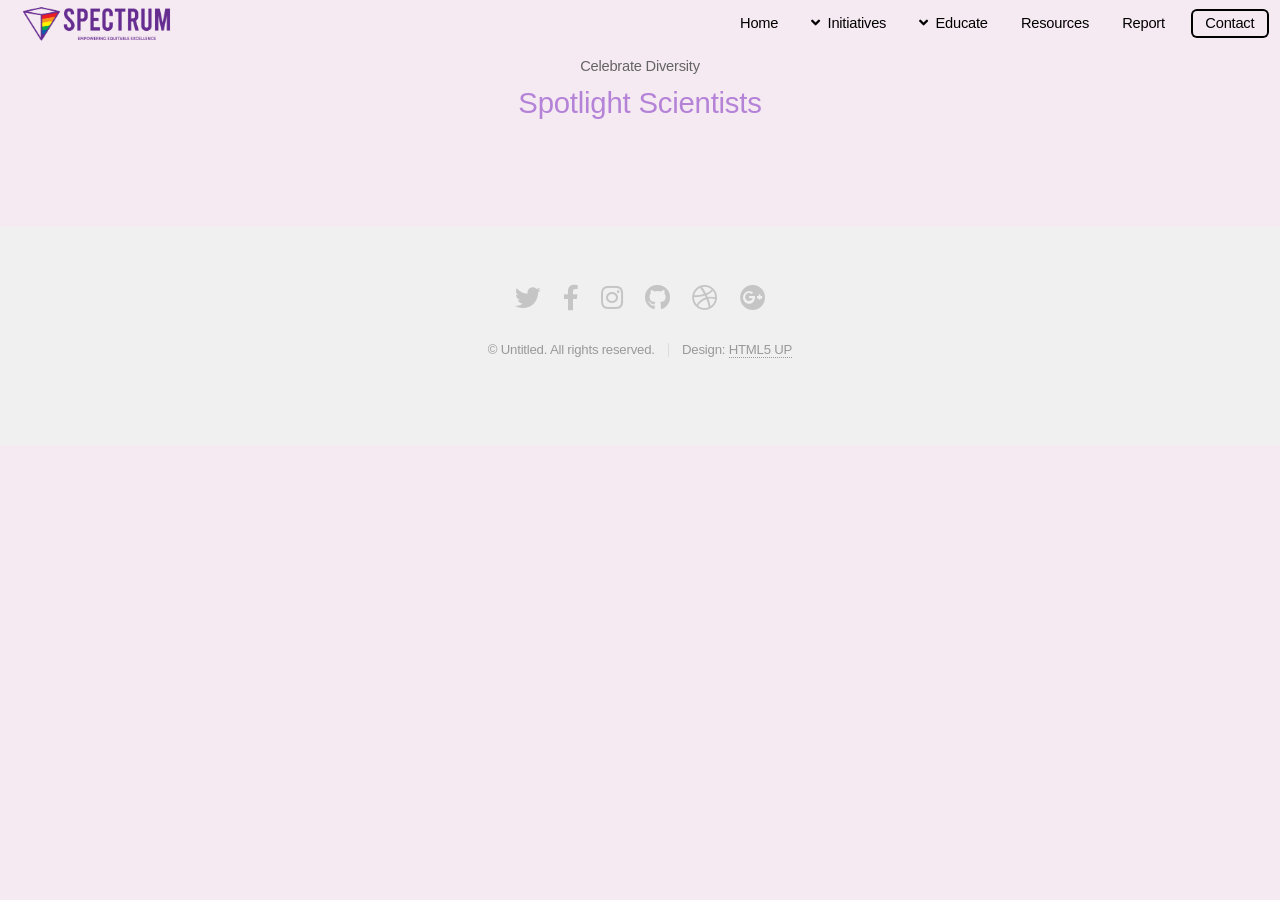
==== commit c0fcd100: "feb, mar, apr" ====
--- a/educate/edu_apr.html
+++ b/educate/edu_apr.html
@@ -9,65 +9,56 @@
 		<title>Spectrum</title>
 		<meta charset="utf-8" />
 		<meta name="viewport" content="width=device-width, initial-scale=1, user-scalable=no" />
-		<link rel="stylesheet" href="../assets/css/main.css" />
+		<link rel="stylesheet" href="/assets/css/main.css" />
 	</head>
 	<body class="is-preload">
 		<div id="page-wrapper">
 
 			<!-- Header -->
 				<header id="header" class="alt">
-					<h1><a href="index.html"><img class="header-logo-img" src="../images/spectrum_logo.webp"></a></h1>
+					<h1><a href="/"><img class="header-logo-img" src="../images/spectrum_logo.webp"></a></h1>
 					<nav id="nav">
 						<ul>
-							<li><a href="index.html">Home</a></li>
+							<li><a href="/">Home</a></li>
 							<li>
 								<a href="#" class="icon solid fa-angle-down">Initiatives</a>
 								<ul>
-									<li><a href="initiatives/mentorship.html">Mentorship Program</a></li>
-									<li><a href="initiatives/pds.html">Professional Development Series</a></li>
-									<li><a href="initiatives/hop.html">Humans of Physics</a></li>
+									<li><a href="/initiatives/mentorship.html">Mentorship Program</a></li>
+									<li><a href="/initiatives/pds.html">Professional Development Series</a></li>
+									<li><a href="/initiatives/hop.html">Humans of Physics</a></li>
 								</ul>
 							</li>
 							<li>
 								<a href="#" class="icon solid fa-angle-down">Educate</a>
 								<ul>
-									<li><a href="educate/edu_jan.html">January</a></li>
+									<li><a href="/educate/edu_jan.html">January</a></li>
+									<li><a href="/educate/edu_feb.html">February</a></li>
+									<li><a href="/educate/edu_mar.html">March</a></li>
+									<li><a href="/educate/edu_apr.html">April</a></li>
+									<li><a href="/educate/edu_may.html">May</a></li>
+									<li><a href="/educate/edu_jun.html">June</a></li>
+									<li><a href="/educate/edu_jul.html">July</a></li>
+									<li><a href="/educate/edu_aug.html">August</a></li>
+									<li><a href="/educate/edu_sep.html">September</a></li>
+									<li><a href="/educate/edu_oct.html">October</a></li>
+									<li><a href="/educate/edu_nev.html">November</a></li>
+									<li><a href="/educate/edu_dec.html">December</a></li>
 								</ul>
 							</li>
-							<li><a href="resources.html">Resources</a></li>
-							<li><a href="report.html">Report</a></li>
+							<li><a href="/resources.html">Resources</a></li>
+							<li><a href="/report.html">Report</a></li>
 							<li><a href="#" class="button">Contact</a></li>
 						</ul>
 					</nav>
 				</header>
 
 			<!-- Main -->
-				<section id="main" class="container">
+				<section id="main" class="container row-list">
 					<header>
+						<h1>Celebrate Diversity</h1>
 						<h2>Spotlight Scientists</h2>
-						<p>For this first month of 2025, we wanted to highlight our scientific “resolutions”.  The scientists pictured are role models for various character traits vital to the success in the our field: perseverance, a passion for exploration, and curiosity.  Over the next year, we will think of these scientists and use them as inspiration to embody these traits more in our own journeys to become the next generation of successful scientists.</p>
 					</header>
-					<div class="rowA">
-						<span class="image featured left"><img src="../images/educate/edward-alexander-bouchet.webp" alt="" /></span>
-						<div>
-							<h3>Edward Alexander Bouchet (1852-1918) - perseverance</h3>
-							<p>
-								Edward Bouchet was the first African-American to earn a PhD from an American University.  He earned his PhD from Yale in 1876 in just 2 years, which also made him one of the first 20 Americans to earn a PhD in Physics.  Despite his impressive credentials, he was unable to obtain a position as a University Professor due to racial discrimination, and instead got a job teaching physics and chemistry at Philadelphia’s Institute for Colored Youth (ICY).  After 26 years of teaching, he lost his job when ICY decided to shift focus to more vocational rather than academic teaching.  For the next few years he moved around and had various different teaching jobs, while also being active in the NAACP and the Franklin Institute.  The same year he died (1918), Elmer Imes became the second African American to earn a PhD in Physics.
-							</p>
-						</div>
-					</div>
-					<div class="box">
-						<h3>Margaret Hamilton (1936-present) - exploration</h3>
-							<p><span class="image featured left"><img src="../images/educate/margaret-hamilton.webp" alt="" /></span>
-								Margaret Hamilton is one of the people credited with coining the term “software engineer”.  After earning a BA in Mathematics from Earlham College, she began work at MIT in meteorology, building software to predict weather; this work directly influenced work on chaos theory.  She later worked on the SAGE project to search for and track possibly unfriendly aircraft.  Eventually, she moved to the Draper Laboratory at MIT which was directly involved in the Apollo Moon missions, for which she was put in charge of all the software for landing and guidance.  Today, she has published over 130 papers, reports, and proceedings, and was awarded the Presidential Medal of Freedom by Barack Obama in 2016.
-							</p>
-					</div>
-					<div class="box">
-						<h3>Juan Martín Maldacena (1968-present) - curiosity</h3>
-							<p><span class="image featured left"><img src="../images/educate/juan-martin-maldacena.webp" alt="" /></span>
-								Juan Martín Maldacena completed his PhD at Princeton University in 1996 after defending his thesis on black holes in string theory.  Since then he has been a postdoctoral researcher at Rutgers University, an associate professor at Harvard, and now a Professor of Physics at Princeton.  His research and ideas within string theory have been monumental—namely the AdS/CFT correspondence, which theorizes that certain quantum gravity theories are equivalent to other quantum mechanical theories with no gravitational force (in one fewer spacetime dimensions). Of the many awards he has received for his work, the Edward A. Bouchet award in 2004 celebrated his advancements in the linkage between string theory and quantum mechanics and for his scientific outreach to Spanish-speaking audiences.
-							</p>
-					</div>
+
 				</section>
 
 			<!-- Footer -->
@@ -88,13 +79,13 @@
 		</div>
 
 		<!-- Scripts -->
-			<script src="../assets/js/jquery.min.js"></script>
-			<script src="../assets/js/jquery.dropotron.min.js"></script>
-			<script src="../assets/js/jquery.scrollex.min.js"></script>
-			<script src="../assets/js/browser.min.js"></script>
-			<script src="../assets/js/breakpoints.min.js"></script>
-			<script src="../assets/js/util.js"></script>
-			<script src="../assets/js/main.js"></script>
+			<script src="/assets/js/jquery.min.js"></script>
+			<script src="/assets/js/jquery.dropotron.min.js"></script>
+			<script src="/assets/js/jquery.scrollex.min.js"></script>
+			<script src="/assets/js/browser.min.js"></script>
+			<script src="/assets/js/breakpoints.min.js"></script>
+			<script src="/assets/js/util.js"></script>
+			<script src="/assets/js/main.js"></script>
 
 	</body>
 </html>
